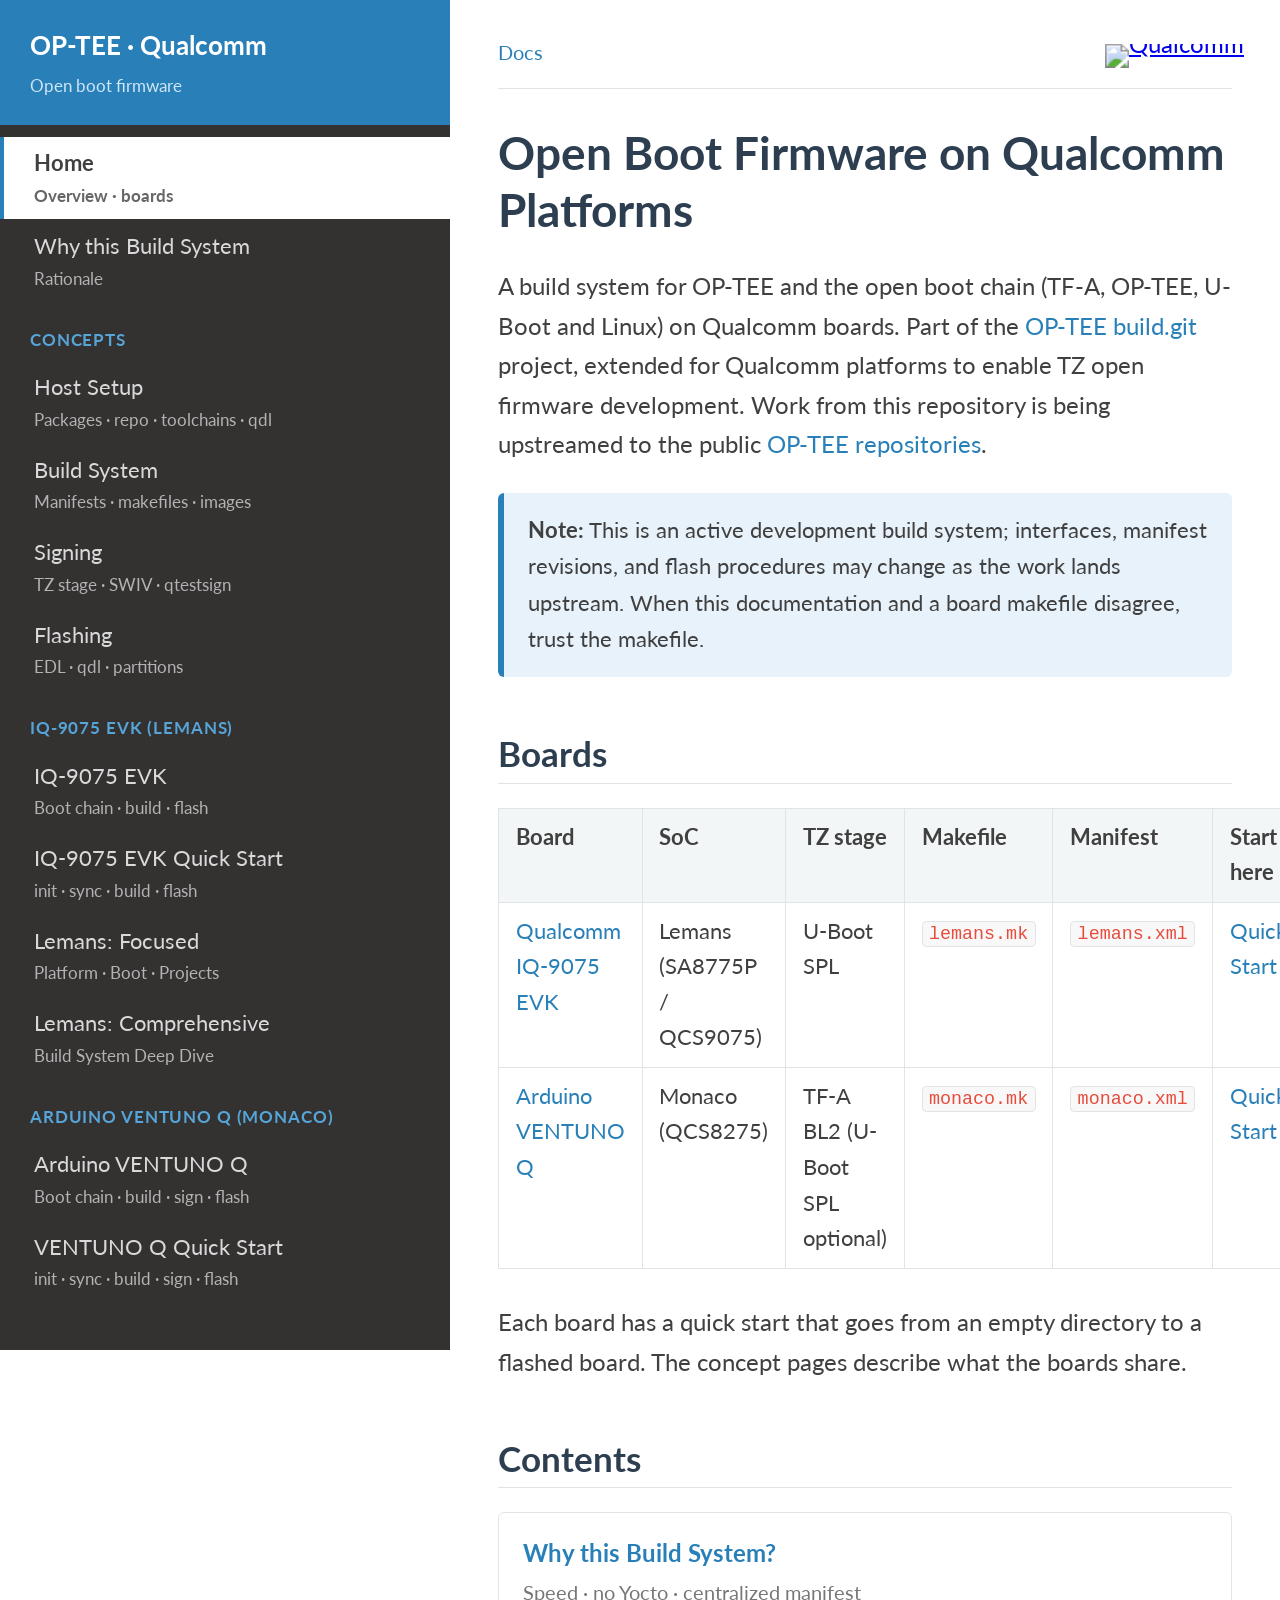
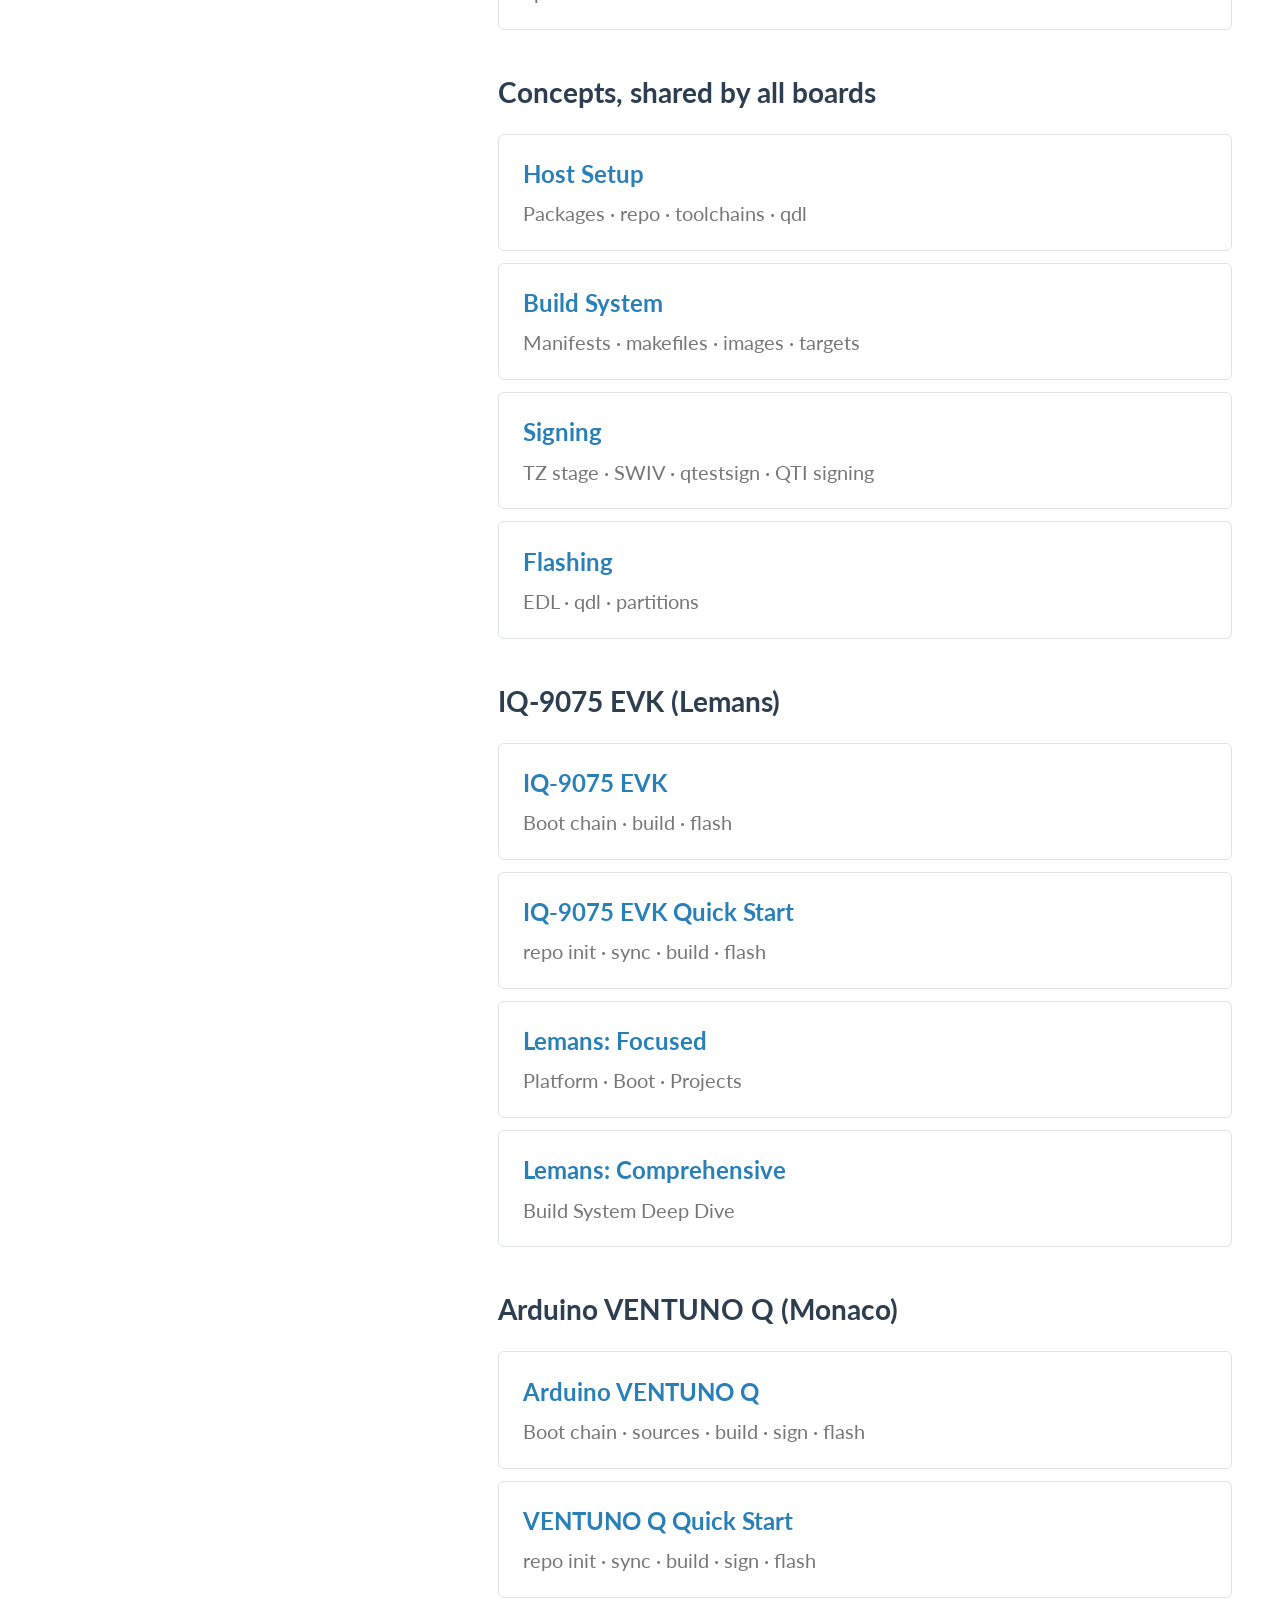
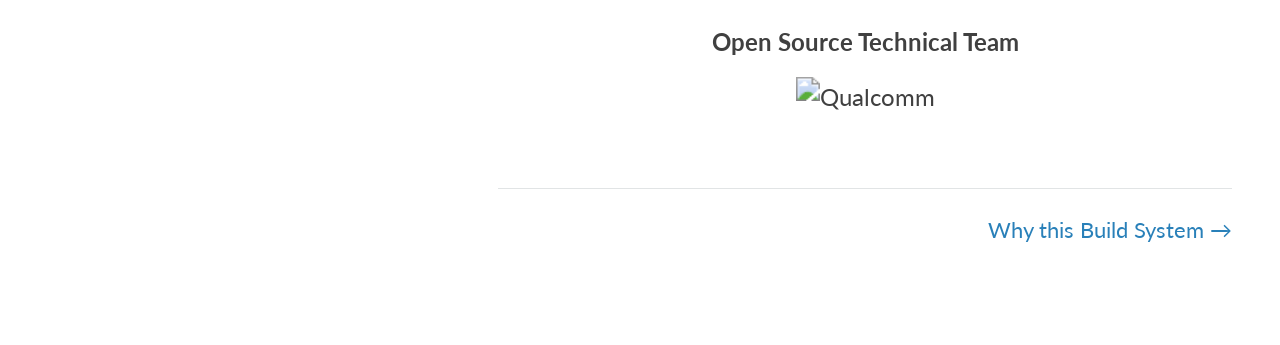
==== docs/index.html @ 2b1cd694 "docs: ventuno-q: describe the U-Boot SPL option Replace the section on why BL2 is the TZ stage with " ====
<!DOCTYPE html>
<html lang="en">
<head>
<meta charset="UTF-8">
<meta name="viewport" content="width=device-width, initial-scale=1.0">
<title>OP-TEE on Qualcomm Platforms</title>
<link rel="preconnect" href="https://fonts.googleapis.com">
<link rel="preconnect" href="https://fonts.gstatic.com" crossorigin>
<link href="https://fonts.googleapis.com/css2?family=Lato:wght@400;700&display=swap" rel="stylesheet">
<link rel="stylesheet" href="_rtd.css">
</head>
<body class="rtd" data-page="index">
<main class="rtd-doc">

  <h1 id="index">Open Boot Firmware on Qualcomm Platforms</h1>
  <p>
    A build system for OP-TEE and the open boot chain (TF-A, OP-TEE, U-Boot and
    Linux) on Qualcomm boards. Part of the <a href="https://github.com/OP-TEE/build">OP-TEE build.git</a> project,
    extended for Qualcomm platforms to enable TZ open firmware development.
    Work from this repository is being upstreamed to the public
    <a href="https://github.com/OP-TEE/">OP-TEE repositories</a>.
  </p>

  <div class="rtd-note">
    <strong>Note:</strong> This is an active development build system; interfaces,
    manifest revisions, and flash procedures may change as the work lands upstream.
    When this documentation and a board makefile disagree, trust the makefile.
  </div>

  <h2 id="boards">Boards</h2>
  <table class="rtd-table">
    <tr><th>Board</th><th>SoC</th><th>TZ stage</th><th>Makefile</th><th>Manifest</th><th>Start here</th></tr>
    <tr><td><a href="iq-9075-evk.html">Qualcomm IQ-9075 EVK</a></td><td>Lemans (SA8775P / QCS9075)</td><td>U-Boot SPL</td>
        <td><a href="https://github.com/ldts/qcom-buildroot/blob/main/lemans.mk"><code>lemans.mk</code></a></td><td><code>lemans.xml</code></td>
        <td><a href="quick-start.html">Quick Start</a></td></tr>
    <tr><td><a href="ventuno-q.html">Arduino VENTUNO Q</a></td><td>Monaco (QCS8275)</td><td>TF-A BL2 (U-Boot SPL optional)</td>
        <td><a href="https://github.com/ldts/qcom-buildroot/blob/main/monaco.mk"><code>monaco.mk</code></a></td><td><code>monaco.xml</code></td>
        <td><a href="quick-start-ventuno-q.html">Quick Start</a></td></tr>
  </table>

  <p>
    Each board has a quick start that goes from an empty directory to a flashed
    board. The concept pages describe what the boards share.
  </p>

  <h2 id="contents">Contents</h2>
  <ul class="rtd-toctree">
    <li><a href="why.html">Why this Build System?<span class="sub">Speed · no Yocto · centralized manifest</span></a></li>
  </ul>

  <h3 id="concepts">Concepts, shared by all boards</h3>
  <ul class="rtd-toctree">
    <li><a href="toolchain.html">Host Setup<span class="sub">Packages · repo · toolchains · qdl</span></a></li>
    <li><a href="build-system.html">Build System<span class="sub">Manifests · makefiles · images · targets</span></a></li>
    <li><a href="signing.html">Signing<span class="sub">TZ stage · SWIV · qtestsign · QTI signing</span></a></li>
    <li><a href="flashing.html">Flashing<span class="sub">EDL · qdl · partitions</span></a></li>
  </ul>

  <h3 id="iq-9075-evk">IQ-9075 EVK (Lemans)</h3>
  <ul class="rtd-toctree">
    <li><a href="iq-9075-evk.html">IQ-9075 EVK<span class="sub">Boot chain · build · flash</span></a></li>
    <li><a href="quick-start.html">IQ-9075 EVK Quick Start<span class="sub">repo init · sync · build · flash</span></a></li>
    <li><a href="lemans-focused.html">Lemans: Focused<span class="sub">Platform · Boot · Projects</span></a></li>
    <li><a href="lemans.html">Lemans: Comprehensive<span class="sub">Build System Deep Dive</span></a></li>
  </ul>

  <h3 id="ventuno-q">Arduino VENTUNO Q (Monaco)</h3>
  <ul class="rtd-toctree">
    <li><a href="ventuno-q.html">Arduino VENTUNO Q<span class="sub">Boot chain · sources · build · sign · flash</span></a></li>
    <li><a href="quick-start-ventuno-q.html">VENTUNO Q Quick Start<span class="sub">repo init · sync · build · sign · flash</span></a></li>
  </ul>

  <footer style="text-align:center">
    <strong>Open Source Technical Team</strong><br>
    <img src="img/qualcomm-logo.svg" alt="Qualcomm"
         style="height:24px; width:auto; margin-top:10px; display:inline-block;">
  </footer>

</main>
<script src="_rtd.js"></script>
</body>
</html>
---- docs/_rtd.css ----
/* OP-TEE ReadTheDocs-style theme (sphinx_rtd_theme look). Shared by build/docs/. */
:root {
  --rtd-side-bg:     #343131;
  --rtd-side-head:   #2980b9;
  --rtd-side-text:   #d9d9d9;
  --rtd-side-muted:  #b3b3b3;
  --rtd-accent:      #2980b9;
  --rtd-text:        #404040;
  --rtd-content-bg:  #ffffff;
  --rtd-border:      #e1e4e5;
  --rtd-note-bg:     #e7f2fa;
  --rtd-warn-bg:     #ffedcc;
  --rtd-side-w:      300px;
}
* , *::before, *::after { box-sizing: border-box; }
body.rtd {
  margin: 0; background: var(--rtd-content-bg); color: var(--rtd-text);
  font-family: Lato, -apple-system, BlinkMacSystemFont, 'Segoe UI', system-ui, sans-serif;
  font-size: 16px; line-height: 1.65;
  padding-left: var(--rtd-side-w);
  /* Baked-in 1.5x enlargement (Chrome/Firefox `zoom`) so the docs read at a
     comfortable size without manually setting the browser to 150%. */
  zoom: 1.5;
}
/* Present mode: enlarge slides to 200% so the deck reads from across a room
   (the fixed inset:0 sections stay full-viewport; content scales up). */
body.rtd.presenting { zoom: 2; }

/* Qualcomm logo (emblem + wordmark), fixed top-right on every page
   (injected by _rtd.js). */
.rtd-logo { position: fixed; top: 14px; right: 24px; z-index: 60;
  display: flex; align-items: center; gap: 9px; line-height: 0; }
.rtd-logo .mark { height: 56px; width: auto; display: block; }
.rtd-logo .word { height: 26px; width: auto; display: block; }
/* Keep it on the slides in present mode too — present mode is zoomed 2x, so
   pin it to the real viewport corner and hold a slide-appropriate size. */
body.rtd.presenting .rtd-logo { top: 22px; right: 30px; z-index: 100; gap: 7px; }
body.rtd.presenting .rtd-logo .mark { height: 38px; }
body.rtd.presenting .rtd-logo .word { height: 18px; }
@media (max-width: 900px) { body.rtd:not(.presenting) .rtd-logo { display: none; } }
/* Sidebar */
.rtd-side {
  position: fixed; top: 0; left: 0; width: var(--rtd-side-w); height: 100vh;
  background: var(--rtd-side-bg); color: var(--rtd-side-text);
  overflow-y: auto; font-size: 0.9rem;
}
.rtd-side .rtd-side-head {
  background: var(--rtd-side-head); color: #fff; padding: 1rem 1.25rem;
}
.rtd-side .rtd-side-head a { color: #fff; text-decoration: none; font-weight: 700; font-size: 1.1rem; }
.rtd-side .rtd-side-head .sub { display: block; color: #cfe6f7; font-size: 0.72rem; margin-top: 0.2rem; font-weight: 400; }
.rtd-side ul { list-style: none; margin: 0; padding: 0.5rem 0; }
.rtd-side li a {
  display: block; padding: 0.4rem 1.25rem; color: var(--rtd-side-text);
  text-decoration: none; border-left: 3px solid transparent;
}
.rtd-side li a:hover { background: #4e4a4a; color: #fff; }
.rtd-side li a .sub { display: block; color: var(--rtd-side-muted); font-size: 0.7rem; }
.rtd-side li.current > a {
  background: var(--rtd-content-bg); color: var(--rtd-text);
  border-left-color: var(--rtd-side-head); font-weight: 700;
}
.rtd-side li.current > a .sub { color: #666; }
.rtd-side .rtd-subnav { padding: 0 0 0.5rem; }
.rtd-side .rtd-subnav a { padding-left: 2.25rem; font-size: 0.82rem; }
/* Group captions (shared concept pages, one group per board) */
.rtd-side li.rtd-caption {
  color: #55a5d9; font-size: 0.72rem; font-weight: 700; text-transform: uppercase;
  letter-spacing: .05em; padding: 1rem 1.25rem 0.25rem;
}
/* Content */
main.rtd-doc { max-width: 1180px; margin: 0 auto; padding: 1.5rem 2rem 4rem; }
.rtd-breadcrumb { font-size: 0.85rem; color: #999; padding-bottom: 0.75rem; border-bottom: 1px solid var(--rtd-border); margin-bottom: 1.5rem; }
.rtd-breadcrumb a { color: var(--rtd-accent); text-decoration: none; }
.rtd-breadcrumb .sep { margin: 0 0.4rem; color: #ccc; }
main.rtd-doc h1, main.rtd-doc h2, main.rtd-doc h3 { color: #2c3e50; font-weight: 700; line-height: 1.25; margin: 1.6em 0 0.6em; }
main.rtd-doc h1 { font-size: 1.9rem; margin-top: 0; }
main.rtd-doc h2 { font-size: 1.45rem; border-bottom: 1px solid var(--rtd-border); padding-bottom: 0.2em; }
main.rtd-doc a { color: var(--rtd-accent); text-decoration: none; }
main.rtd-doc a:hover { text-decoration: underline; }
main.rtd-doc code, main.rtd-doc pre { font-family: 'SFMono-Regular', Menlo, Consolas, monospace; }
main.rtd-doc code { background: #f8f8f8; border: 1px solid var(--rtd-border); border-radius: 3px; padding: 0.1em 0.35em; font-size: 0.85em; color: #e74c3c; }
main.rtd-doc pre { background: #f8f8f8; border: 1px solid var(--rtd-border); border-radius: 4px; padding: 0.9rem 1rem; overflow-x: auto; font-size: 0.85rem; line-height: 1.5; }
main.rtd-doc pre code { background: none; border: none; padding: 0; color: inherit; }
.rtd-anchor { visibility: hidden; margin-left: 0.35rem; color: var(--rtd-accent); text-decoration: none; font-weight: 400; }
h1:hover .rtd-anchor, h2:hover .rtd-anchor, h3:hover .rtd-anchor { visibility: visible; }
/* Tables on the article pages (concept and board pages) */
main.rtd-doc table.rtd-table { border-collapse: collapse; width: 100%; margin: 1rem 0 1.4rem; font-size: 0.9rem; }
main.rtd-doc table.rtd-table th, main.rtd-doc table.rtd-table td {
  border: 1px solid var(--rtd-border); padding: 0.45rem 0.7rem; text-align: left; vertical-align: top;
}
main.rtd-doc table.rtd-table th { background: #f3f6f6; font-weight: 700; }
.rtd-note, .rtd-warn { border-radius: 4px; padding: 0.8rem 1rem; margin: 1.2rem 0; font-size: 0.92rem; }
.rtd-note { background: var(--rtd-note-bg); border-left: 4px solid var(--rtd-accent); }
.rtd-warn { background: var(--rtd-warn-bg); border-left: 4px solid #f0b37e; }
.rtd-prevnext { display: flex; justify-content: space-between; margin-top: 3rem; padding-top: 1rem; border-top: 1px solid var(--rtd-border); font-size: 0.9rem; }
.rtd-prevnext a { color: var(--rtd-accent); text-decoration: none; }
.rtd-prevnext .spacer { flex: 1; }
/* Present toggle button (deck pages only; hidden unless body has data-deck) */
.rtd-present-btn { display: none; }
body.rtd[data-deck] .rtd-present-btn {
  display: inline-flex; align-items: center; gap: 0.4rem; position: fixed;
  bottom: 1.25rem; right: 1.25rem; z-index: 50; background: var(--rtd-accent);
  color: #fff; border: none; border-radius: 4px; padding: 0.55rem 0.9rem;
  font: inherit; font-size: 0.85rem; cursor: pointer; box-shadow: 0 2px 8px rgba(0,0,0,.2);
}
/* Responsive: collapse sidebar */
@media (max-width: 900px) {
  body.rtd { padding-left: 0; }
  .rtd-side { position: static; width: 100%; height: auto; }
  main.rtd-doc { padding-top: 1rem; }
}
.rtd-toctree { list-style: none; padding: 0; }
.rtd-toctree li { border: 1px solid var(--rtd-border); border-radius: 4px; margin: 0.5rem 0; }
.rtd-toctree li a { display: block; padding: 0.8rem 1rem; color: var(--rtd-accent); font-weight: 700; }
.rtd-toctree li a .sub { display: block; color: #777; font-weight: 400; font-size: 0.85rem; margin-top: 0.15rem; }
.rtd-toctree li:hover { border-color: var(--rtd-accent); }
/* ---- Present mode: restore fullscreen one-slide-at-a-time deck ---- */
body.rtd.presenting { padding-left: 0; overflow: hidden; }
body.rtd.presenting .rtd-side,
body.rtd.presenting .rtd-breadcrumb,
body.rtd.presenting .rtd-prevnext,
body.rtd.presenting .rtd-anchor { display: none; }
body.rtd.presenting main.rtd-doc { max-width: none; margin: 0; padding: 0; }
body.rtd.presenting #deck section {
  position: fixed; inset: 0; display: none;
  padding: 4vh 8vw; overflow: auto; background: #ffffff; color: var(--rtd-text, #404040);
}
/* Center the active slide in the viewport (both axes) instead of top-left
   block flow — restores the deck's designed layout in present mode. */
body.rtd.presenting #deck section.active {
  display: flex; flex-direction: column;
  justify-content: center; align-items: center;
}
body.rtd.presenting #progress,
body.rtd.presenting #counter,
body.rtd.presenting #btn-prev,
body.rtd.presenting #btn-next { display: initial; }
/* In scroll mode the original slide chrome is hidden; sections flow normally */
body.rtd:not(.presenting) #deck section {
  position: static; display: block; min-height: 0; margin: 0 0 2.5rem; padding: 0;
}
body.rtd:not(.presenting) #progress,
body.rtd:not(.presenting) #counter,
body.rtd:not(.presenting) #btn-prev,
body.rtd:not(.presenting) #btn-next { display: none; }
body.rtd:not(.presenting) #deck section.active { display: block; }
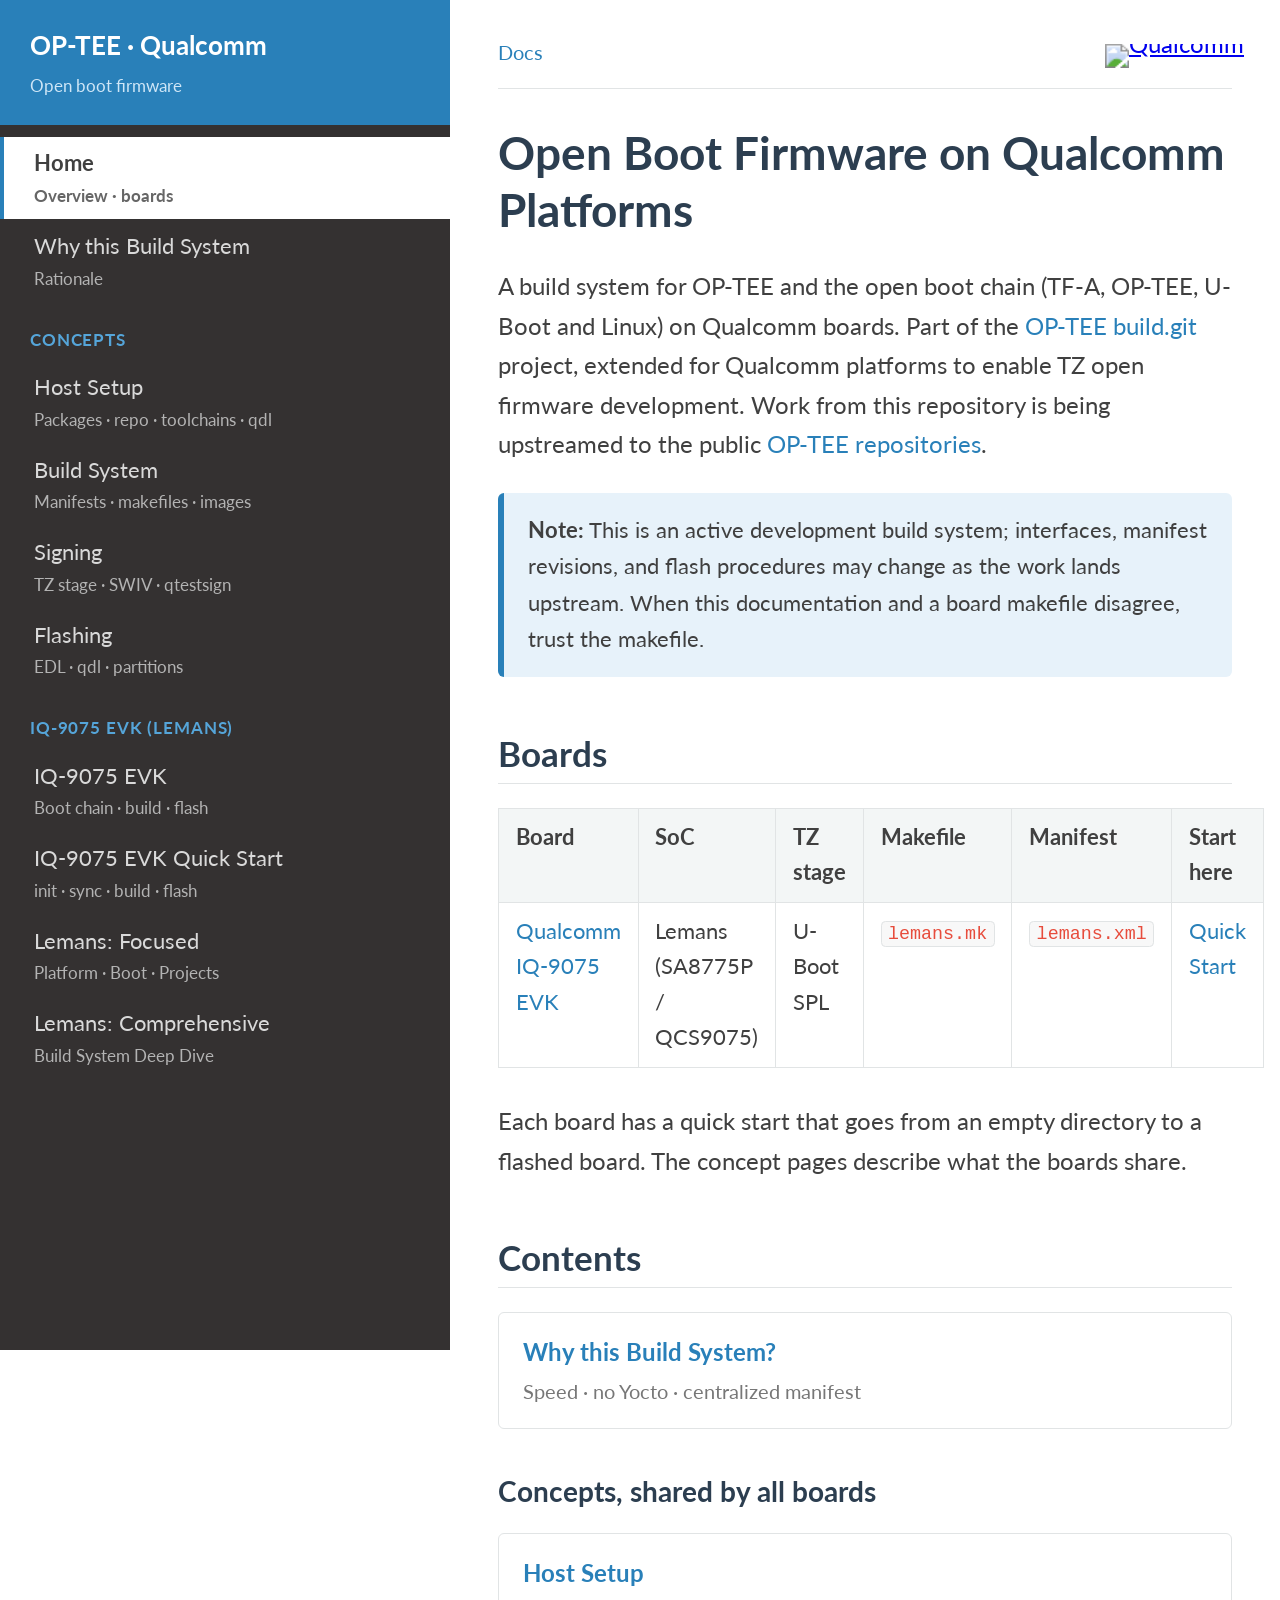
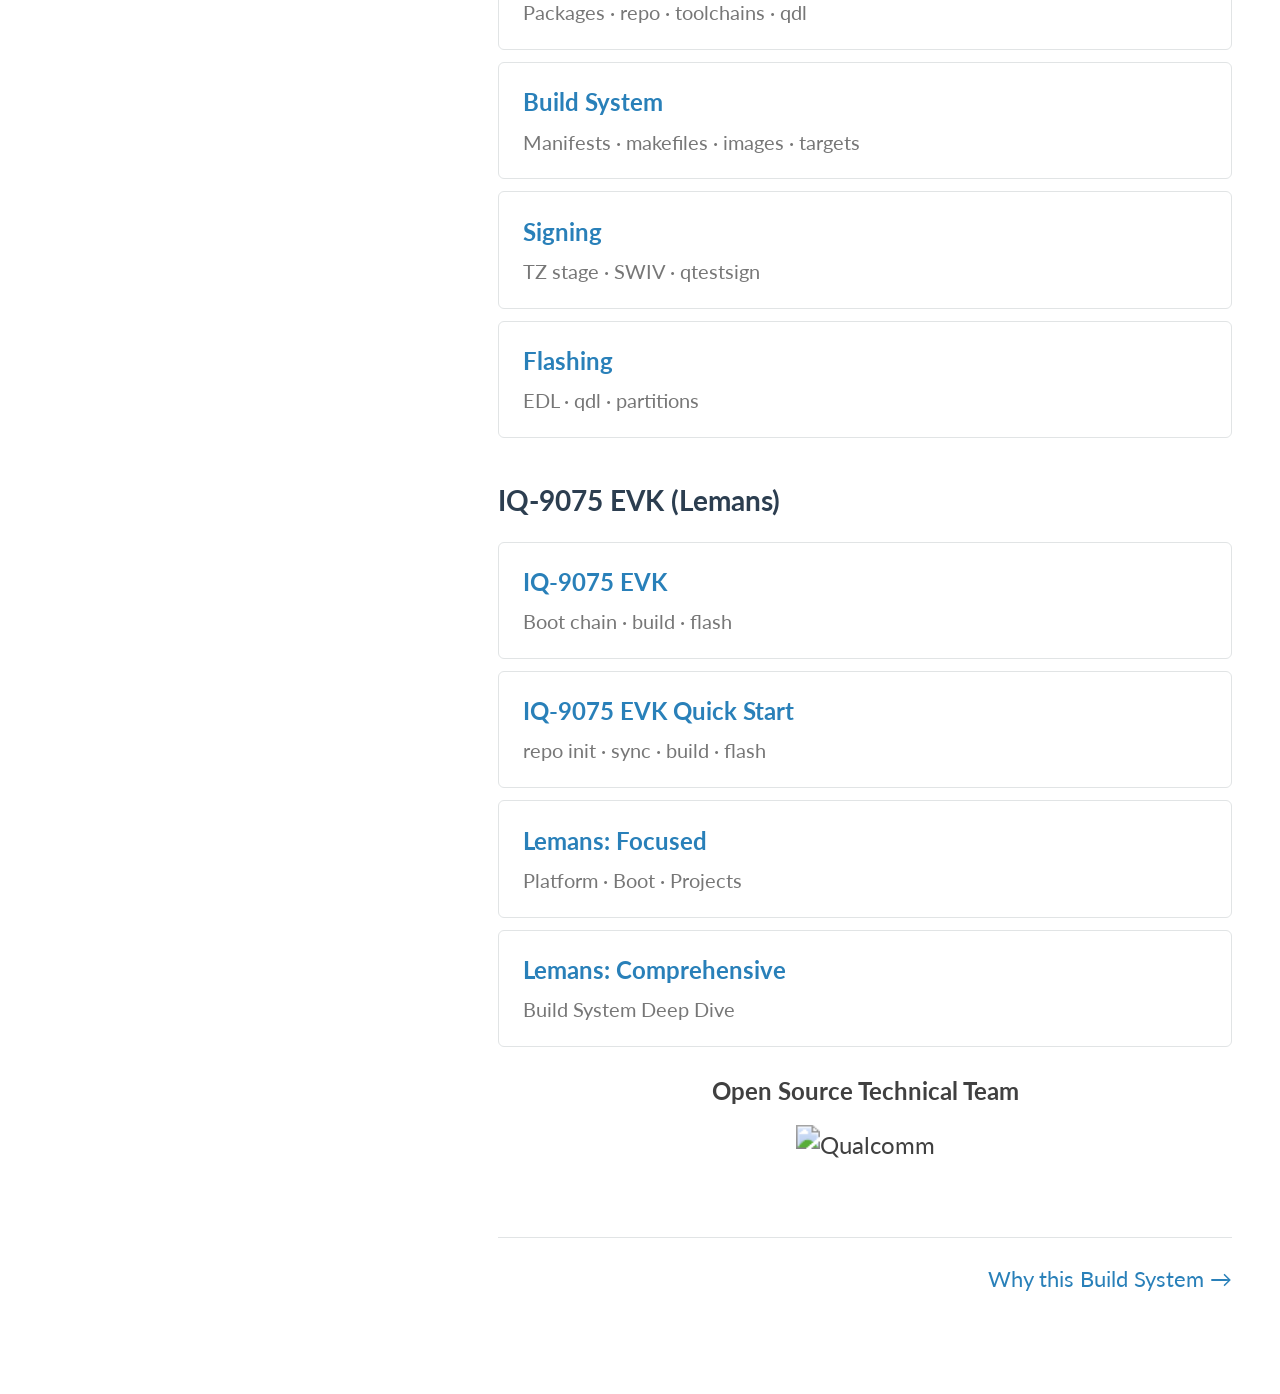
==== commit f9af5eb9: "docs: split the documentation into shared and per-board pages The docs assume the IQ-9075 EVK throug" ====
--- a/docs/index.html
+++ b/docs/index.html
@@ -33,9 +33,6 @@
     <tr><td><a href="iq-9075-evk.html">Qualcomm IQ-9075 EVK</a></td><td>Lemans (SA8775P / QCS9075)</td><td>U-Boot SPL</td>
         <td><a href="https://github.com/ldts/qcom-buildroot/blob/main/lemans.mk"><code>lemans.mk</code></a></td><td><code>lemans.xml</code></td>
         <td><a href="quick-start.html">Quick Start</a></td></tr>
-    <tr><td><a href="ventuno-q.html">Arduino VENTUNO Q</a></td><td>Monaco (QCS8275)</td><td>TF-A BL2 (U-Boot SPL optional)</td>
-        <td><a href="https://github.com/ldts/qcom-buildroot/blob/main/monaco.mk"><code>monaco.mk</code></a></td><td><code>monaco.xml</code></td>
-        <td><a href="quick-start-ventuno-q.html">Quick Start</a></td></tr>
   </table>
 
   <p>
@@ -52,7 +49,7 @@
   <ul class="rtd-toctree">
     <li><a href="toolchain.html">Host Setup<span class="sub">Packages · repo · toolchains · qdl</span></a></li>
     <li><a href="build-system.html">Build System<span class="sub">Manifests · makefiles · images · targets</span></a></li>
-    <li><a href="signing.html">Signing<span class="sub">TZ stage · SWIV · qtestsign · QTI signing</span></a></li>
+    <li><a href="signing.html">Signing<span class="sub">TZ stage · SWIV · qtestsign</span></a></li>
     <li><a href="flashing.html">Flashing<span class="sub">EDL · qdl · partitions</span></a></li>
   </ul>
 
@@ -62,12 +59,6 @@
     <li><a href="quick-start.html">IQ-9075 EVK Quick Start<span class="sub">repo init · sync · build · flash</span></a></li>
     <li><a href="lemans-focused.html">Lemans: Focused<span class="sub">Platform · Boot · Projects</span></a></li>
     <li><a href="lemans.html">Lemans: Comprehensive<span class="sub">Build System Deep Dive</span></a></li>
-  </ul>
-
-  <h3 id="ventuno-q">Arduino VENTUNO Q (Monaco)</h3>
-  <ul class="rtd-toctree">
-    <li><a href="ventuno-q.html">Arduino VENTUNO Q<span class="sub">Boot chain · sources · build · sign · flash</span></a></li>
-    <li><a href="quick-start-ventuno-q.html">VENTUNO Q Quick Start<span class="sub">repo init · sync · build · sign · flash</span></a></li>
   </ul>
 
   <footer style="text-align:center">
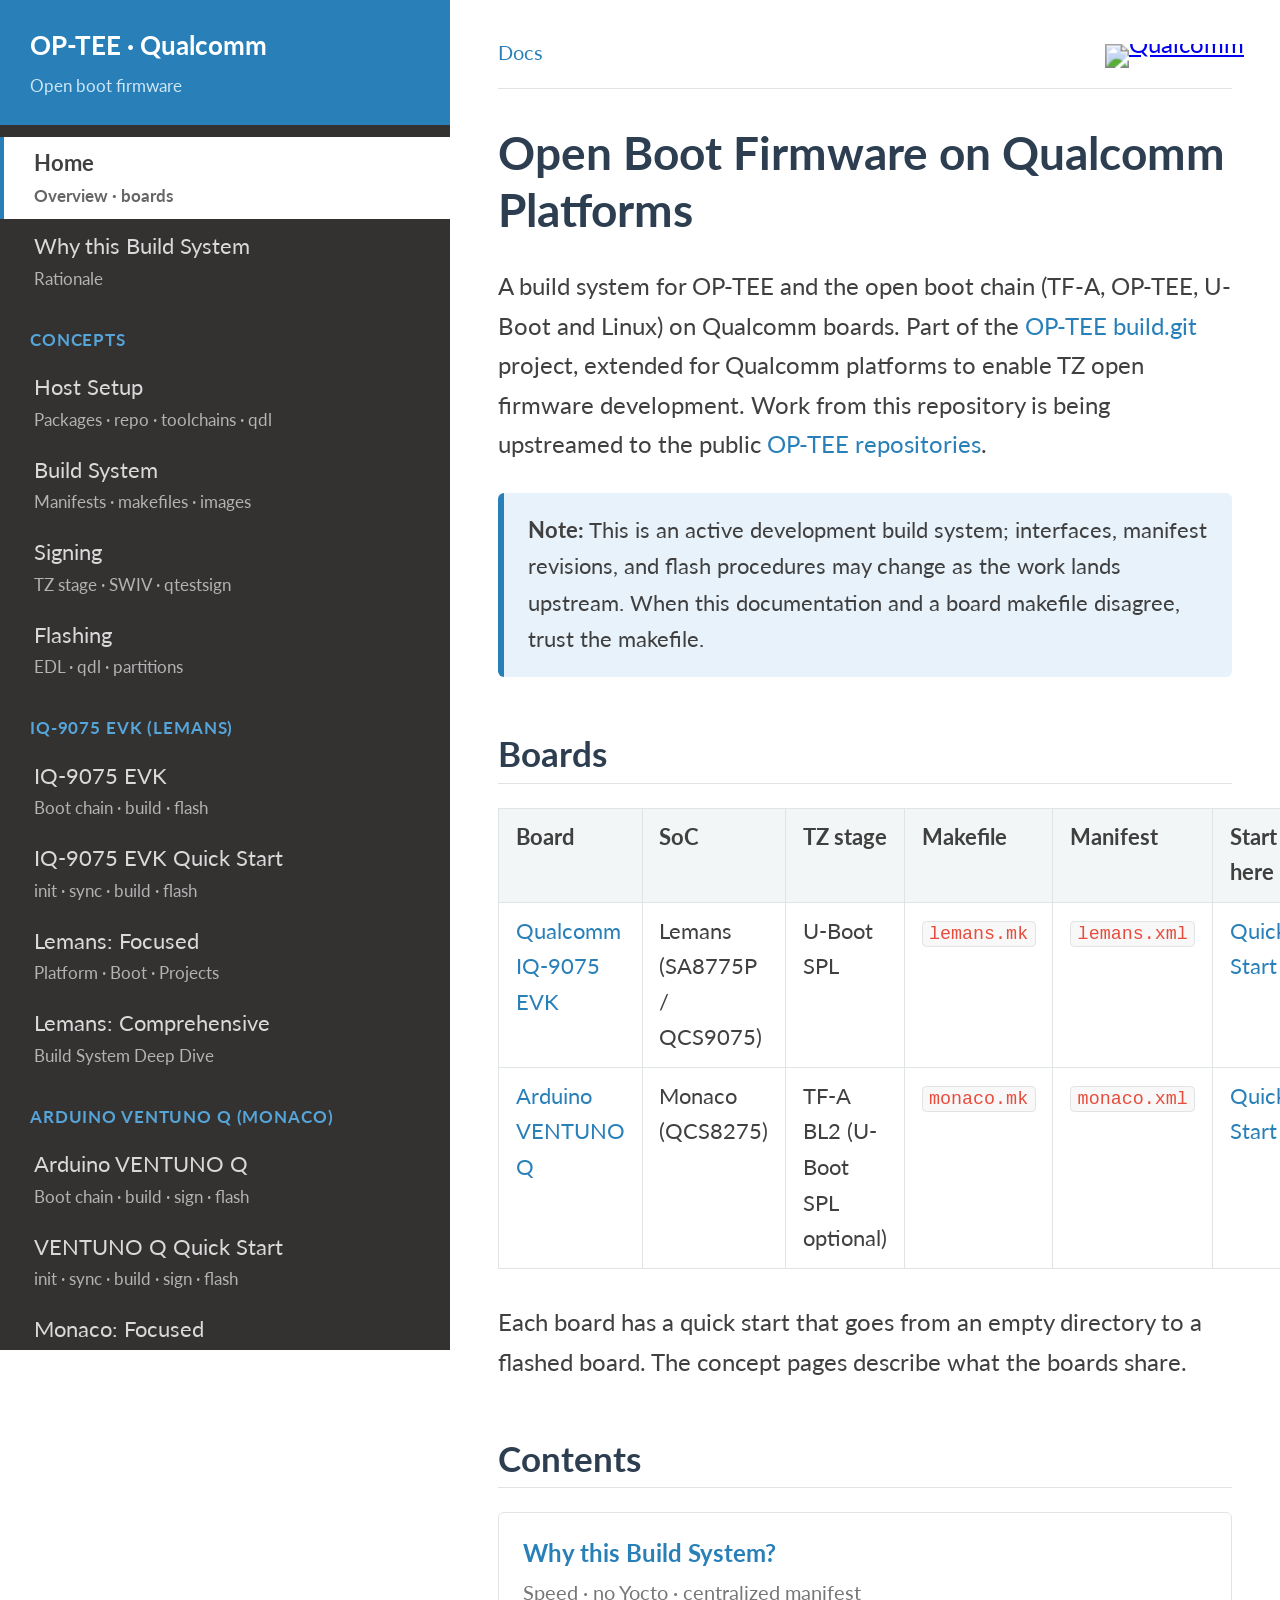
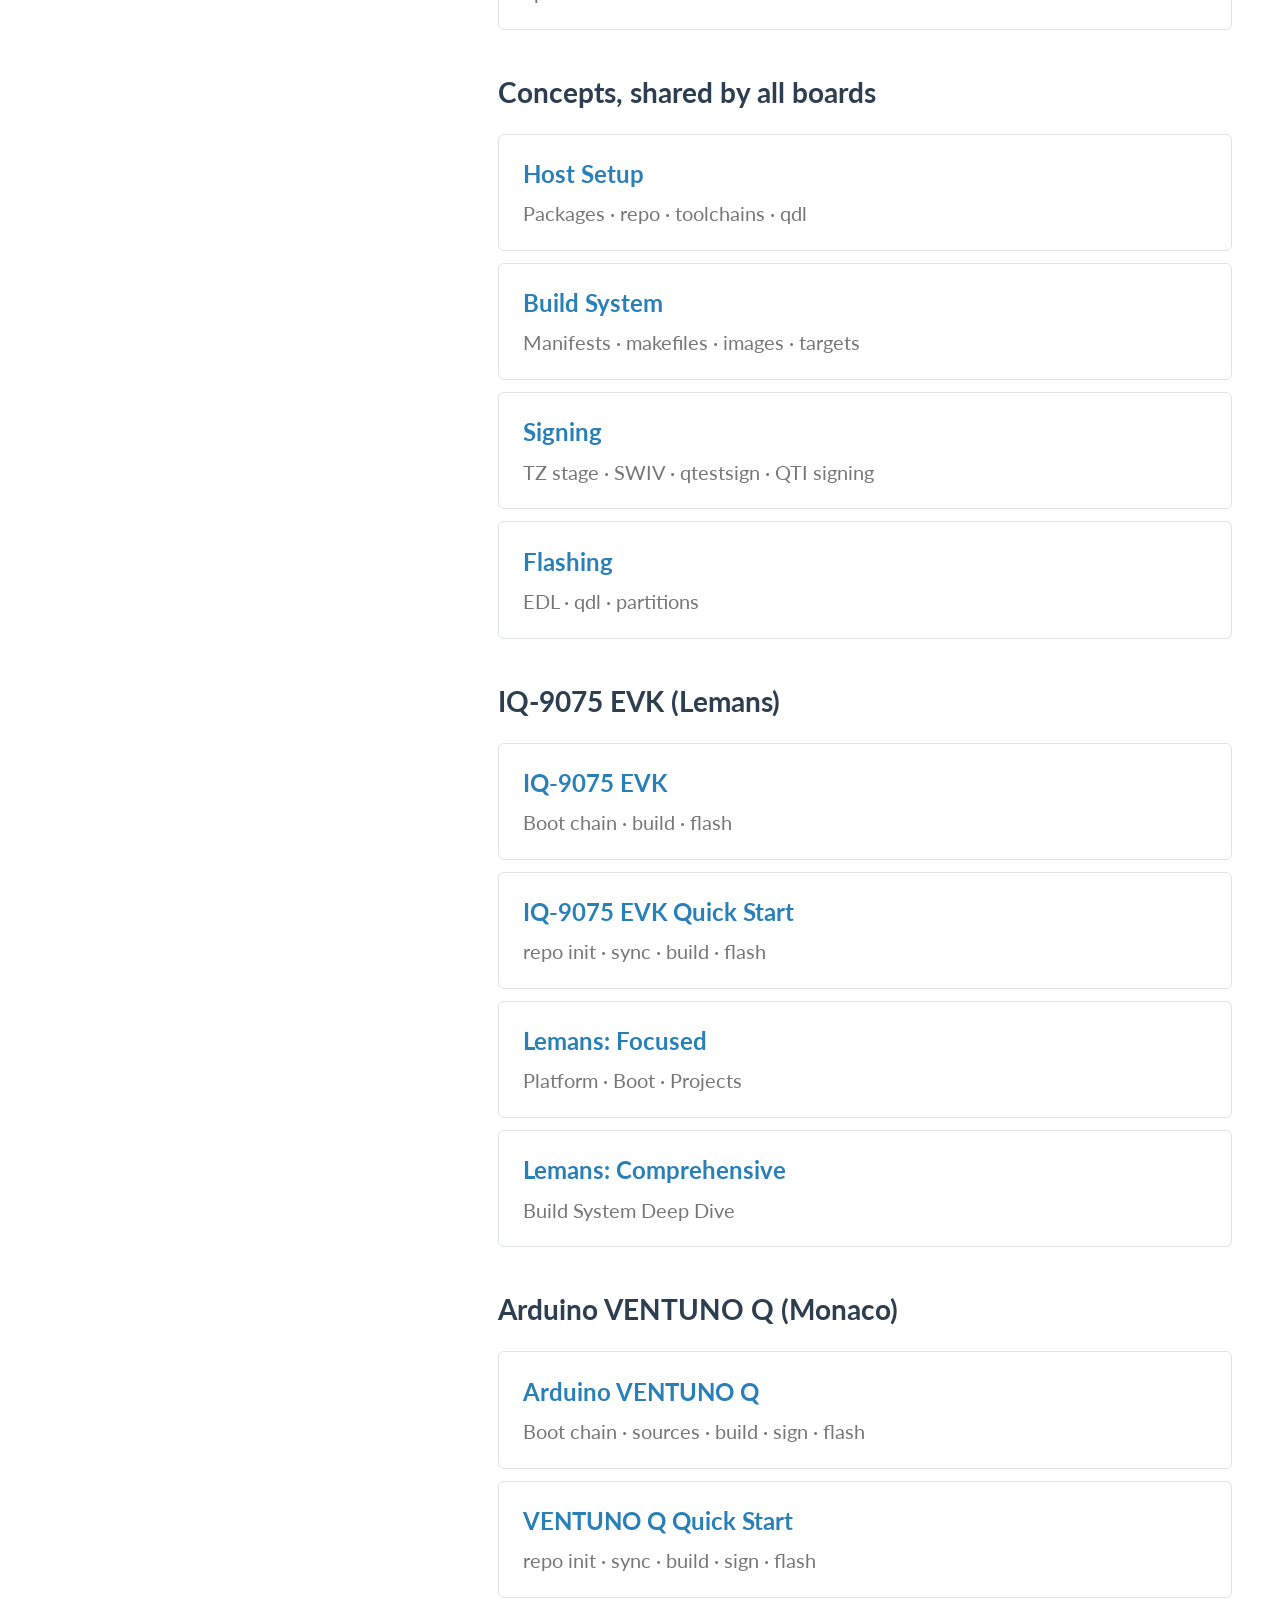
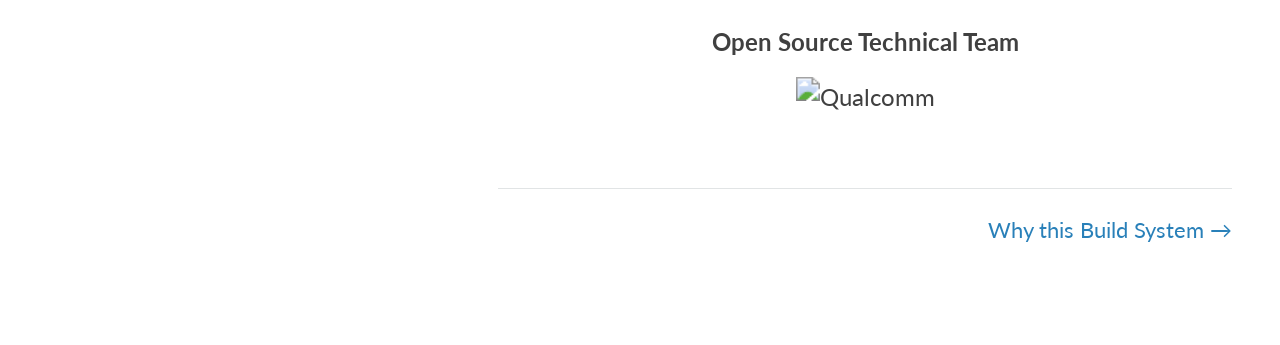
==== commit 03a4db8b: "docs: add the Arduino VENTUNO Q Add the VENTUNO Q board page, quick start and focused deck, and its " ====
--- a/docs/index.html
+++ b/docs/index.html
@@ -33,6 +33,9 @@
     <tr><td><a href="iq-9075-evk.html">Qualcomm IQ-9075 EVK</a></td><td>Lemans (SA8775P / QCS9075)</td><td>U-Boot SPL</td>
         <td><a href="https://github.com/ldts/qcom-buildroot/blob/main/lemans.mk"><code>lemans.mk</code></a></td><td><code>lemans.xml</code></td>
         <td><a href="quick-start.html">Quick Start</a></td></tr>
+    <tr><td><a href="ventuno-q.html">Arduino VENTUNO Q</a></td><td>Monaco (QCS8275)</td><td>TF-A BL2 (U-Boot SPL optional)</td>
+        <td><a href="https://github.com/ldts/qcom-buildroot/blob/main/monaco.mk"><code>monaco.mk</code></a></td><td><code>monaco.xml</code></td>
+        <td><a href="quick-start-ventuno-q.html">Quick Start</a></td></tr>
   </table>
 
   <p>
@@ -49,7 +52,7 @@
   <ul class="rtd-toctree">
     <li><a href="toolchain.html">Host Setup<span class="sub">Packages · repo · toolchains · qdl</span></a></li>
     <li><a href="build-system.html">Build System<span class="sub">Manifests · makefiles · images · targets</span></a></li>
-    <li><a href="signing.html">Signing<span class="sub">TZ stage · SWIV · qtestsign</span></a></li>
+    <li><a href="signing.html">Signing<span class="sub">TZ stage · SWIV · qtestsign · QTI signing</span></a></li>
     <li><a href="flashing.html">Flashing<span class="sub">EDL · qdl · partitions</span></a></li>
   </ul>
 
@@ -59,6 +62,12 @@
     <li><a href="quick-start.html">IQ-9075 EVK Quick Start<span class="sub">repo init · sync · build · flash</span></a></li>
     <li><a href="lemans-focused.html">Lemans: Focused<span class="sub">Platform · Boot · Projects</span></a></li>
     <li><a href="lemans.html">Lemans: Comprehensive<span class="sub">Build System Deep Dive</span></a></li>
+  </ul>
+
+  <h3 id="ventuno-q">Arduino VENTUNO Q (Monaco)</h3>
+  <ul class="rtd-toctree">
+    <li><a href="ventuno-q.html">Arduino VENTUNO Q<span class="sub">Boot chain · sources · build · sign · flash</span></a></li>
+    <li><a href="quick-start-ventuno-q.html">VENTUNO Q Quick Start<span class="sub">repo init · sync · build · sign · flash</span></a></li>
   </ul>
 
   <footer style="text-align:center">
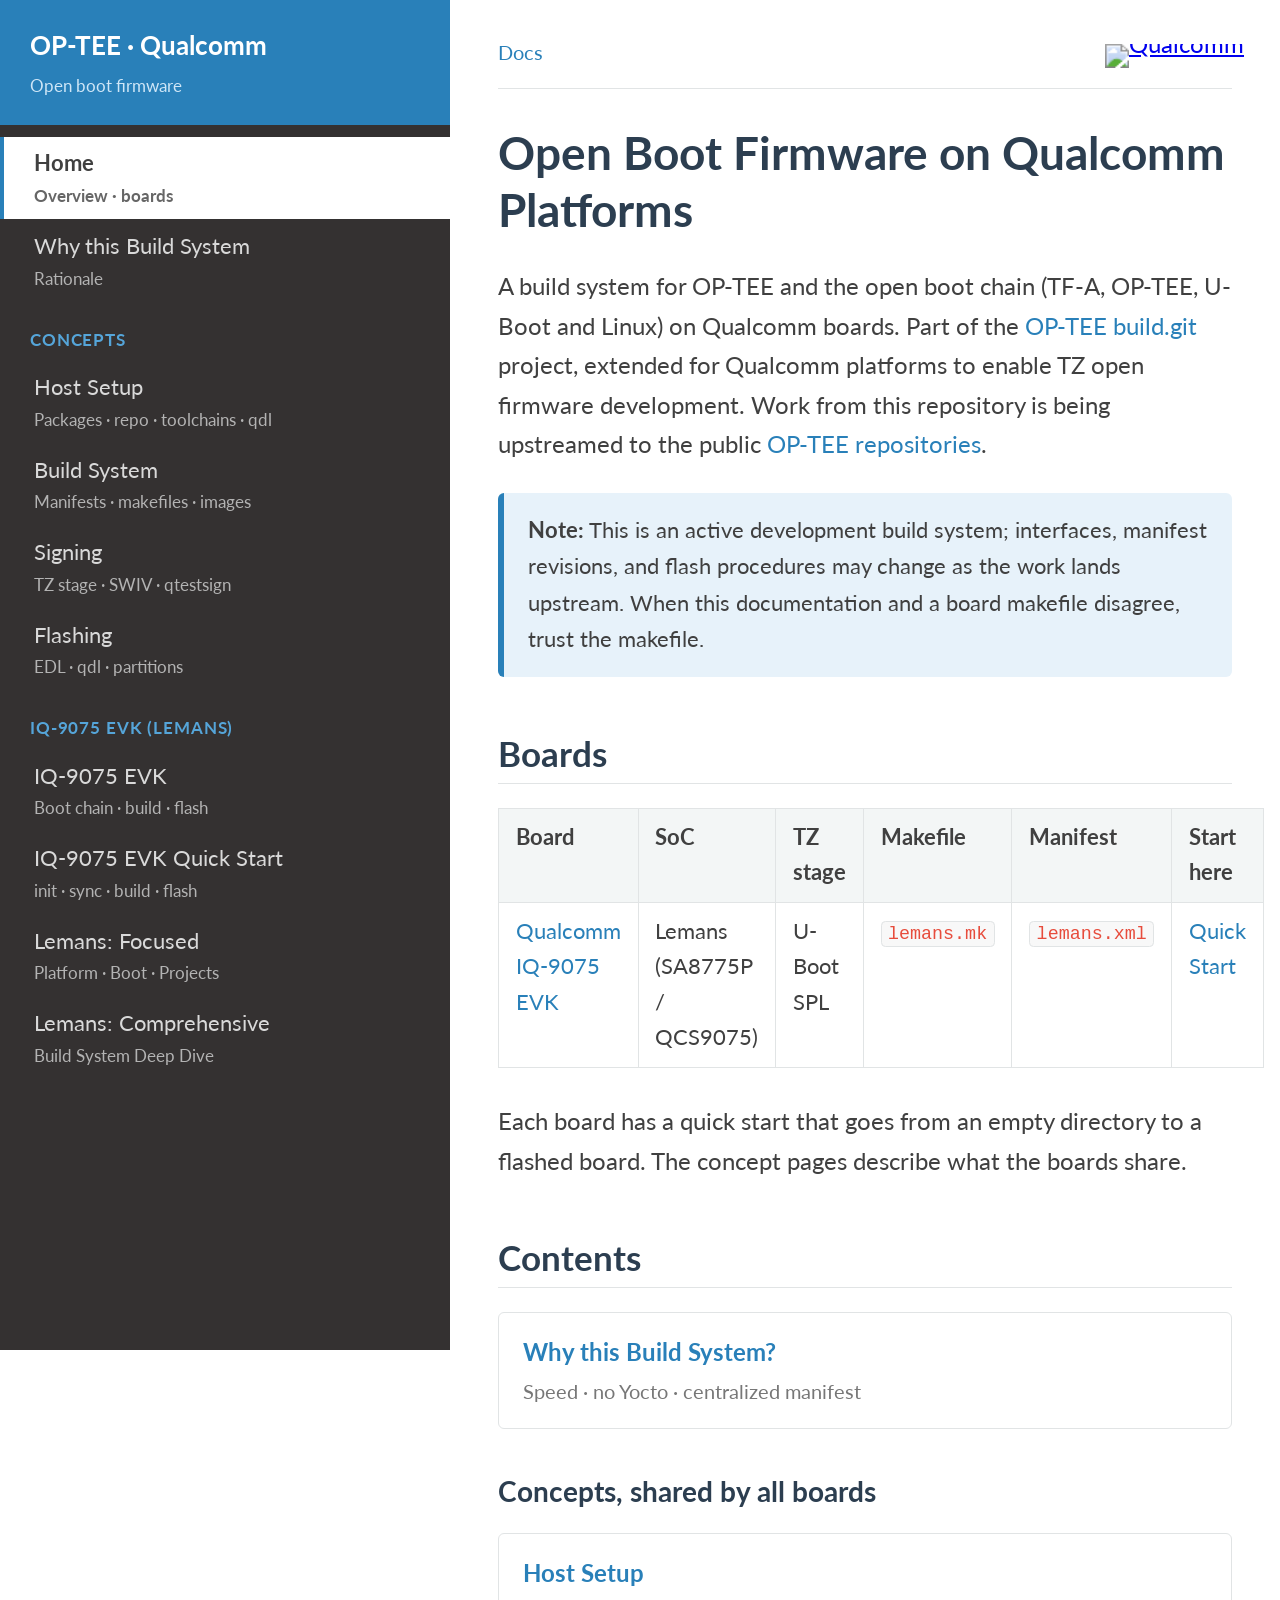
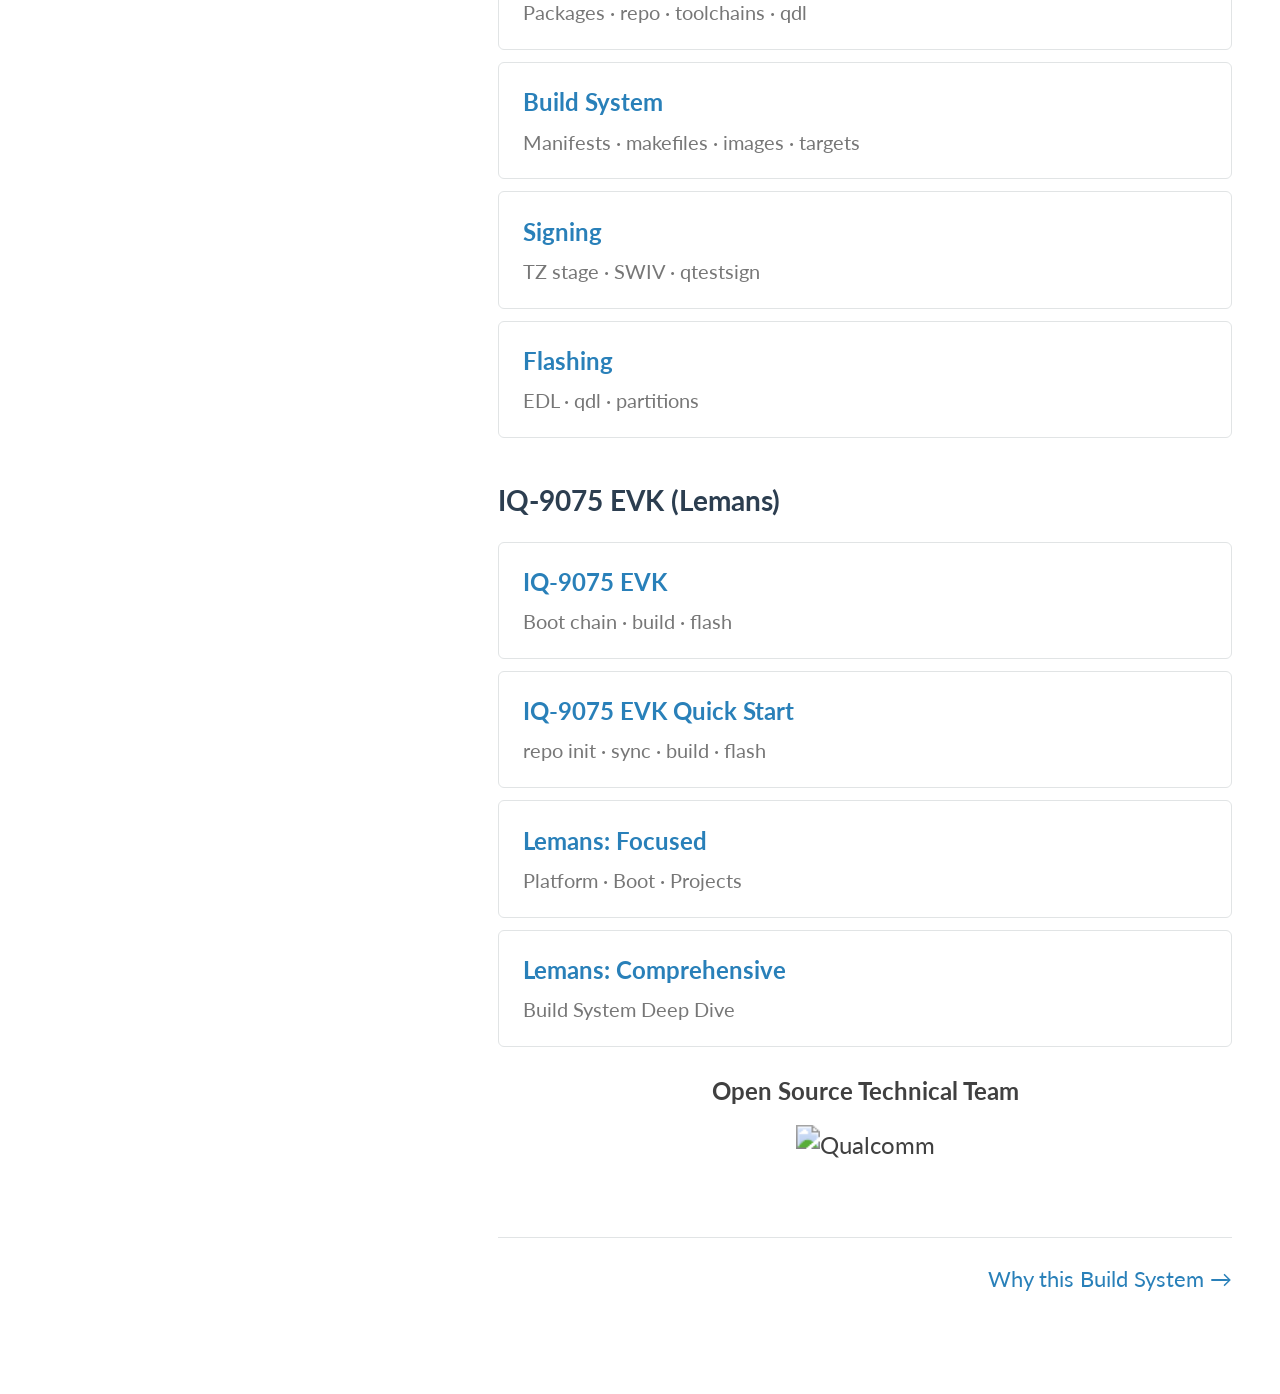
==== commit 88f9032a: "docs: split the documentation into shared and per-board pages The docs assume the IQ-9075 EVK throug" ====
--- a/docs/index.html
+++ b/docs/index.html
@@ -33,9 +33,6 @@
     <tr><td><a href="iq-9075-evk.html">Qualcomm IQ-9075 EVK</a></td><td>Lemans (SA8775P / QCS9075)</td><td>U-Boot SPL</td>
         <td><a href="https://github.com/ldts/qcom-buildroot/blob/main/lemans.mk"><code>lemans.mk</code></a></td><td><code>lemans.xml</code></td>
         <td><a href="quick-start.html">Quick Start</a></td></tr>
-    <tr><td><a href="ventuno-q.html">Arduino VENTUNO Q</a></td><td>Monaco (QCS8275)</td><td>TF-A BL2 (U-Boot SPL optional)</td>
-        <td><a href="https://github.com/ldts/qcom-buildroot/blob/main/monaco.mk"><code>monaco.mk</code></a></td><td><code>monaco.xml</code></td>
-        <td><a href="quick-start-ventuno-q.html">Quick Start</a></td></tr>
   </table>
 
   <p>
@@ -52,7 +49,7 @@
   <ul class="rtd-toctree">
     <li><a href="toolchain.html">Host Setup<span class="sub">Packages · repo · toolchains · qdl</span></a></li>
     <li><a href="build-system.html">Build System<span class="sub">Manifests · makefiles · images · targets</span></a></li>
-    <li><a href="signing.html">Signing<span class="sub">TZ stage · SWIV · qtestsign · QTI signing</span></a></li>
+    <li><a href="signing.html">Signing<span class="sub">TZ stage · SWIV · qtestsign</span></a></li>
     <li><a href="flashing.html">Flashing<span class="sub">EDL · qdl · partitions</span></a></li>
   </ul>
 
@@ -62,12 +59,6 @@
     <li><a href="quick-start.html">IQ-9075 EVK Quick Start<span class="sub">repo init · sync · build · flash</span></a></li>
     <li><a href="lemans-focused.html">Lemans: Focused<span class="sub">Platform · Boot · Projects</span></a></li>
     <li><a href="lemans.html">Lemans: Comprehensive<span class="sub">Build System Deep Dive</span></a></li>
-  </ul>
-
-  <h3 id="ventuno-q">Arduino VENTUNO Q (Monaco)</h3>
-  <ul class="rtd-toctree">
-    <li><a href="ventuno-q.html">Arduino VENTUNO Q<span class="sub">Boot chain · sources · build · sign · flash</span></a></li>
-    <li><a href="quick-start-ventuno-q.html">VENTUNO Q Quick Start<span class="sub">repo init · sync · build · sign · flash</span></a></li>
   </ul>
 
   <footer style="text-align:center">
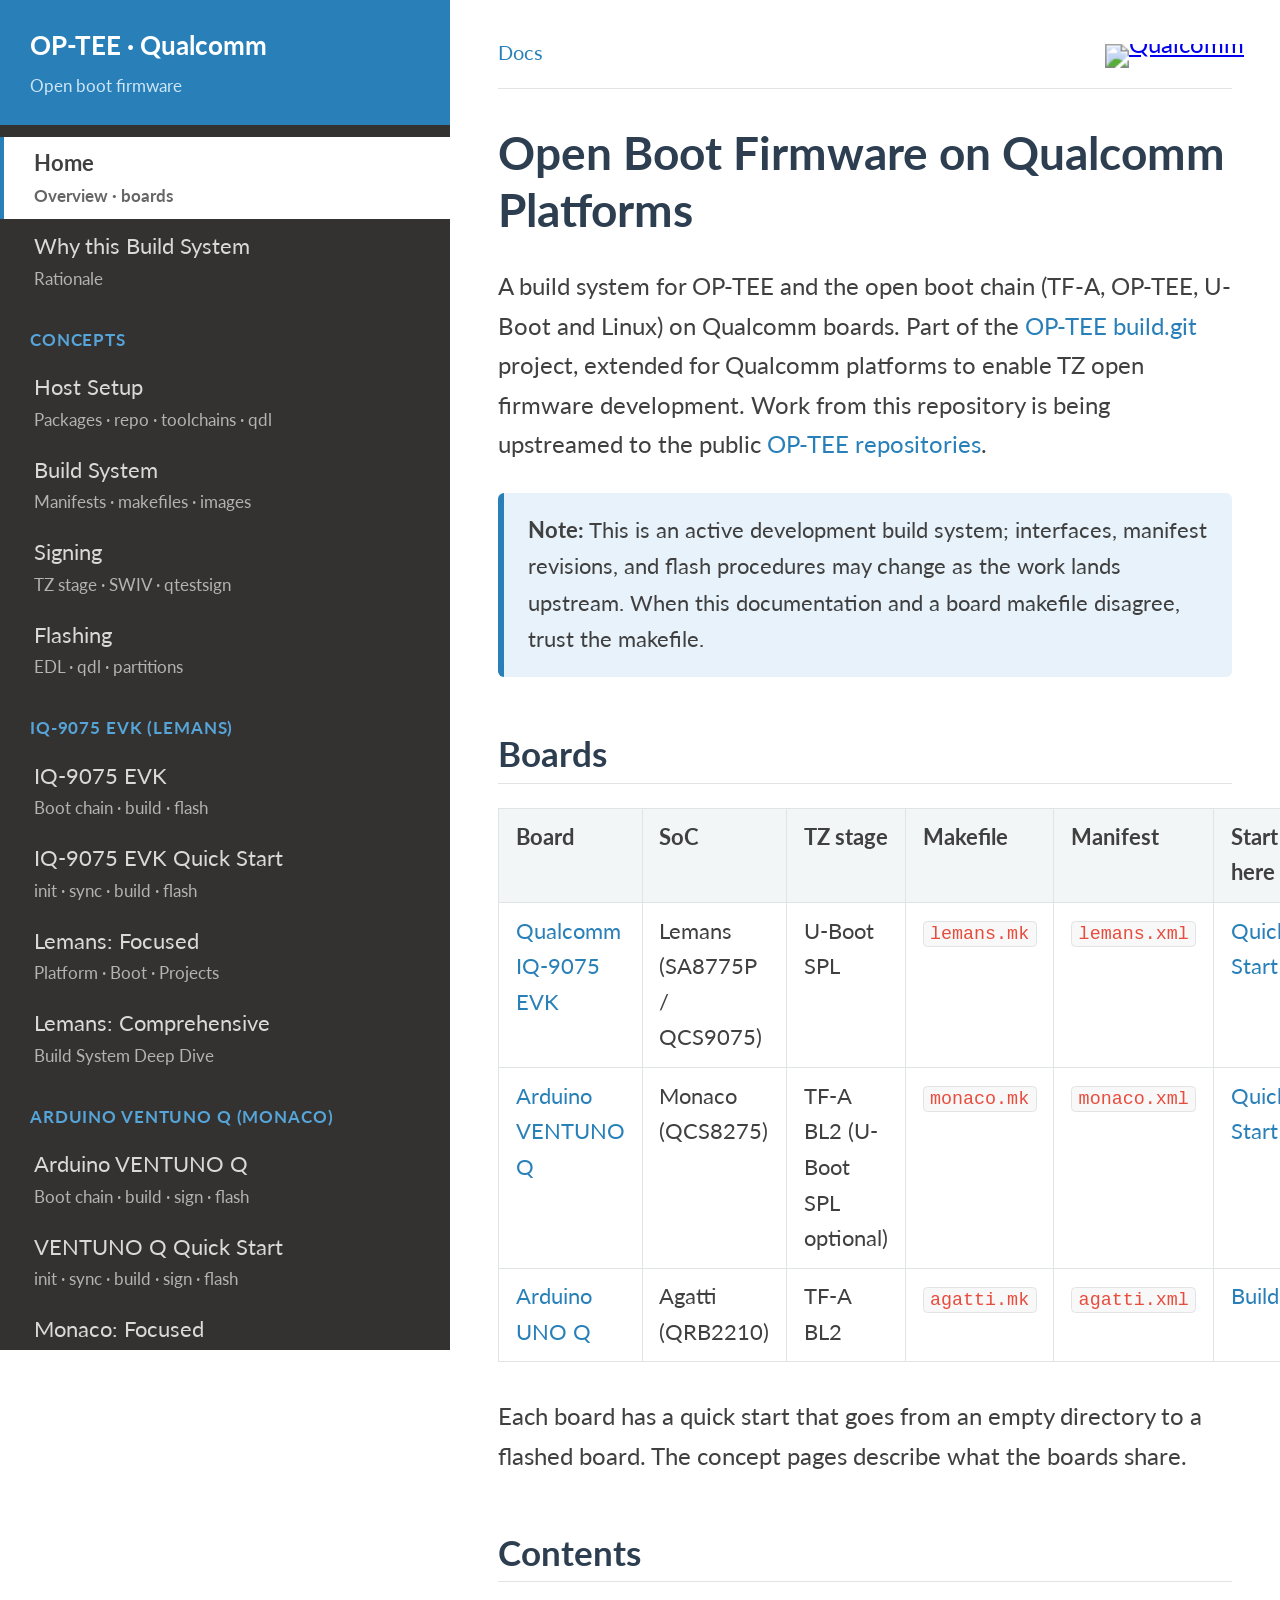
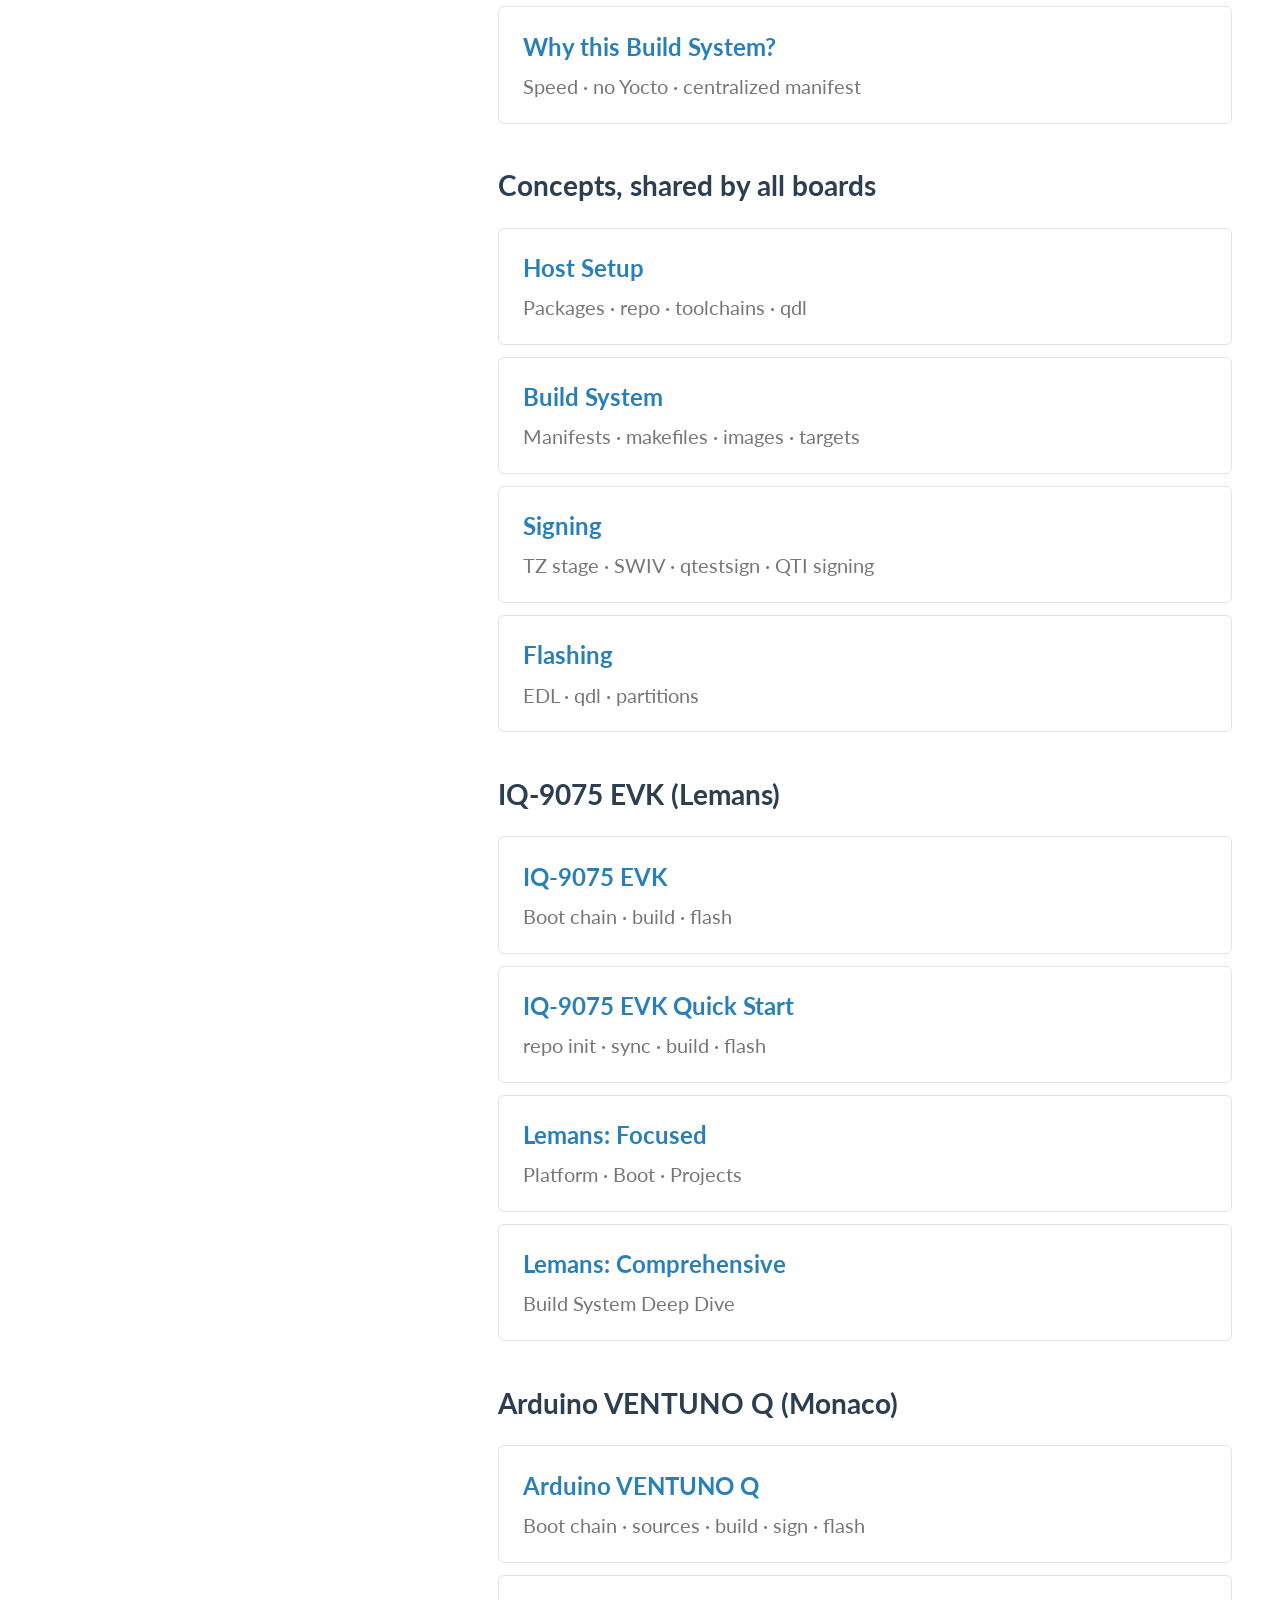
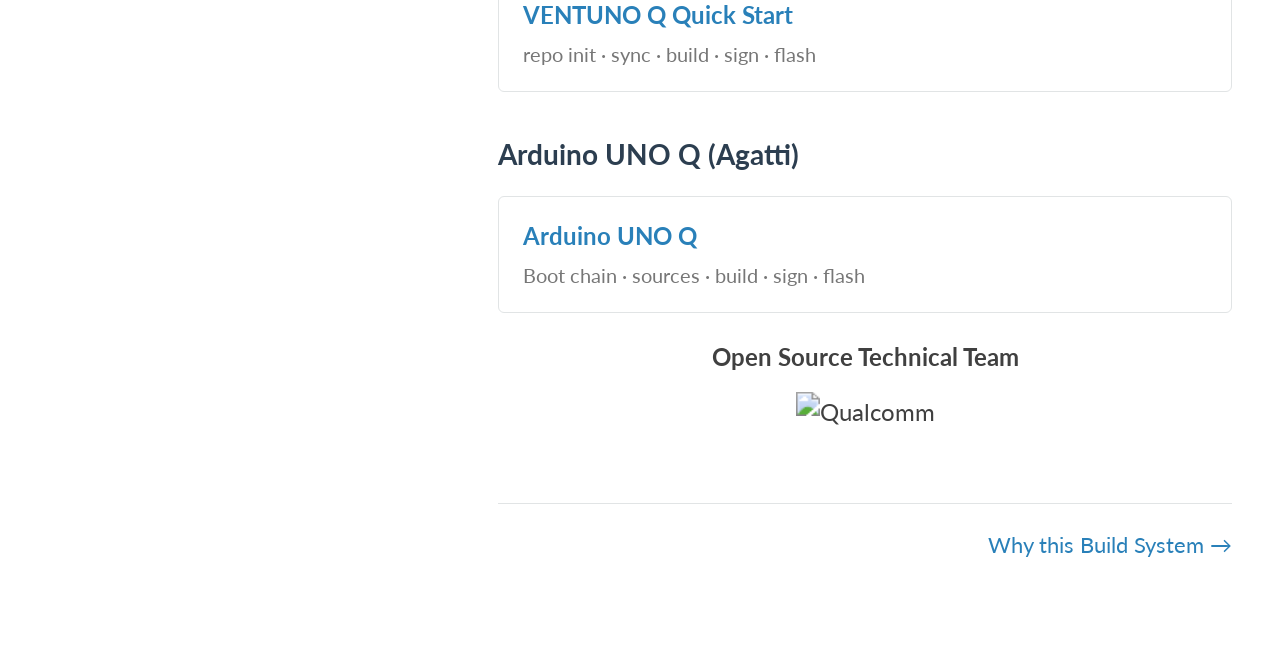
==== commit aff2fe17: "agatti: add build system for the Arduino UNO Q (QRB2210) Add agatti.mk. It builds TF-A BL2 and BL31," ====
--- a/docs/index.html
+++ b/docs/index.html
@@ -33,6 +33,12 @@
     <tr><td><a href="iq-9075-evk.html">Qualcomm IQ-9075 EVK</a></td><td>Lemans (SA8775P / QCS9075)</td><td>U-Boot SPL</td>
         <td><a href="https://github.com/ldts/qcom-buildroot/blob/main/lemans.mk"><code>lemans.mk</code></a></td><td><code>lemans.xml</code></td>
         <td><a href="quick-start.html">Quick Start</a></td></tr>
+    <tr><td><a href="ventuno-q.html">Arduino VENTUNO Q</a></td><td>Monaco (QCS8275)</td><td>TF-A BL2 (U-Boot SPL optional)</td>
+        <td><a href="https://github.com/ldts/qcom-buildroot/blob/main/monaco.mk"><code>monaco.mk</code></a></td><td><code>monaco.xml</code></td>
+        <td><a href="quick-start-ventuno-q.html">Quick Start</a></td></tr>
+    <tr><td><a href="uno-q.html">Arduino UNO Q</a></td><td>Agatti (QRB2210)</td><td>TF-A BL2</td>
+        <td><a href="https://github.com/ldts/qcom-buildroot/blob/main/agatti.mk"><code>agatti.mk</code></a></td><td><code>agatti.xml</code></td>
+        <td><a href="uno-q.html#build">Build</a></td></tr>
   </table>
 
   <p>
@@ -49,7 +55,7 @@
   <ul class="rtd-toctree">
     <li><a href="toolchain.html">Host Setup<span class="sub">Packages · repo · toolchains · qdl</span></a></li>
     <li><a href="build-system.html">Build System<span class="sub">Manifests · makefiles · images · targets</span></a></li>
-    <li><a href="signing.html">Signing<span class="sub">TZ stage · SWIV · qtestsign</span></a></li>
+    <li><a href="signing.html">Signing<span class="sub">TZ stage · SWIV · qtestsign · QTI signing</span></a></li>
     <li><a href="flashing.html">Flashing<span class="sub">EDL · qdl · partitions</span></a></li>
   </ul>
 
@@ -59,6 +65,17 @@
     <li><a href="quick-start.html">IQ-9075 EVK Quick Start<span class="sub">repo init · sync · build · flash</span></a></li>
     <li><a href="lemans-focused.html">Lemans: Focused<span class="sub">Platform · Boot · Projects</span></a></li>
     <li><a href="lemans.html">Lemans: Comprehensive<span class="sub">Build System Deep Dive</span></a></li>
+  </ul>
+
+  <h3 id="ventuno-q">Arduino VENTUNO Q (Monaco)</h3>
+  <ul class="rtd-toctree">
+    <li><a href="ventuno-q.html">Arduino VENTUNO Q<span class="sub">Boot chain · sources · build · sign · flash</span></a></li>
+    <li><a href="quick-start-ventuno-q.html">VENTUNO Q Quick Start<span class="sub">repo init · sync · build · sign · flash</span></a></li>
+  </ul>
+
+  <h3 id="uno-q">Arduino UNO Q (Agatti)</h3>
+  <ul class="rtd-toctree">
+    <li><a href="uno-q.html">Arduino UNO Q<span class="sub">Boot chain · sources · build · sign · flash</span></a></li>
   </ul>
 
   <footer style="text-align:center">
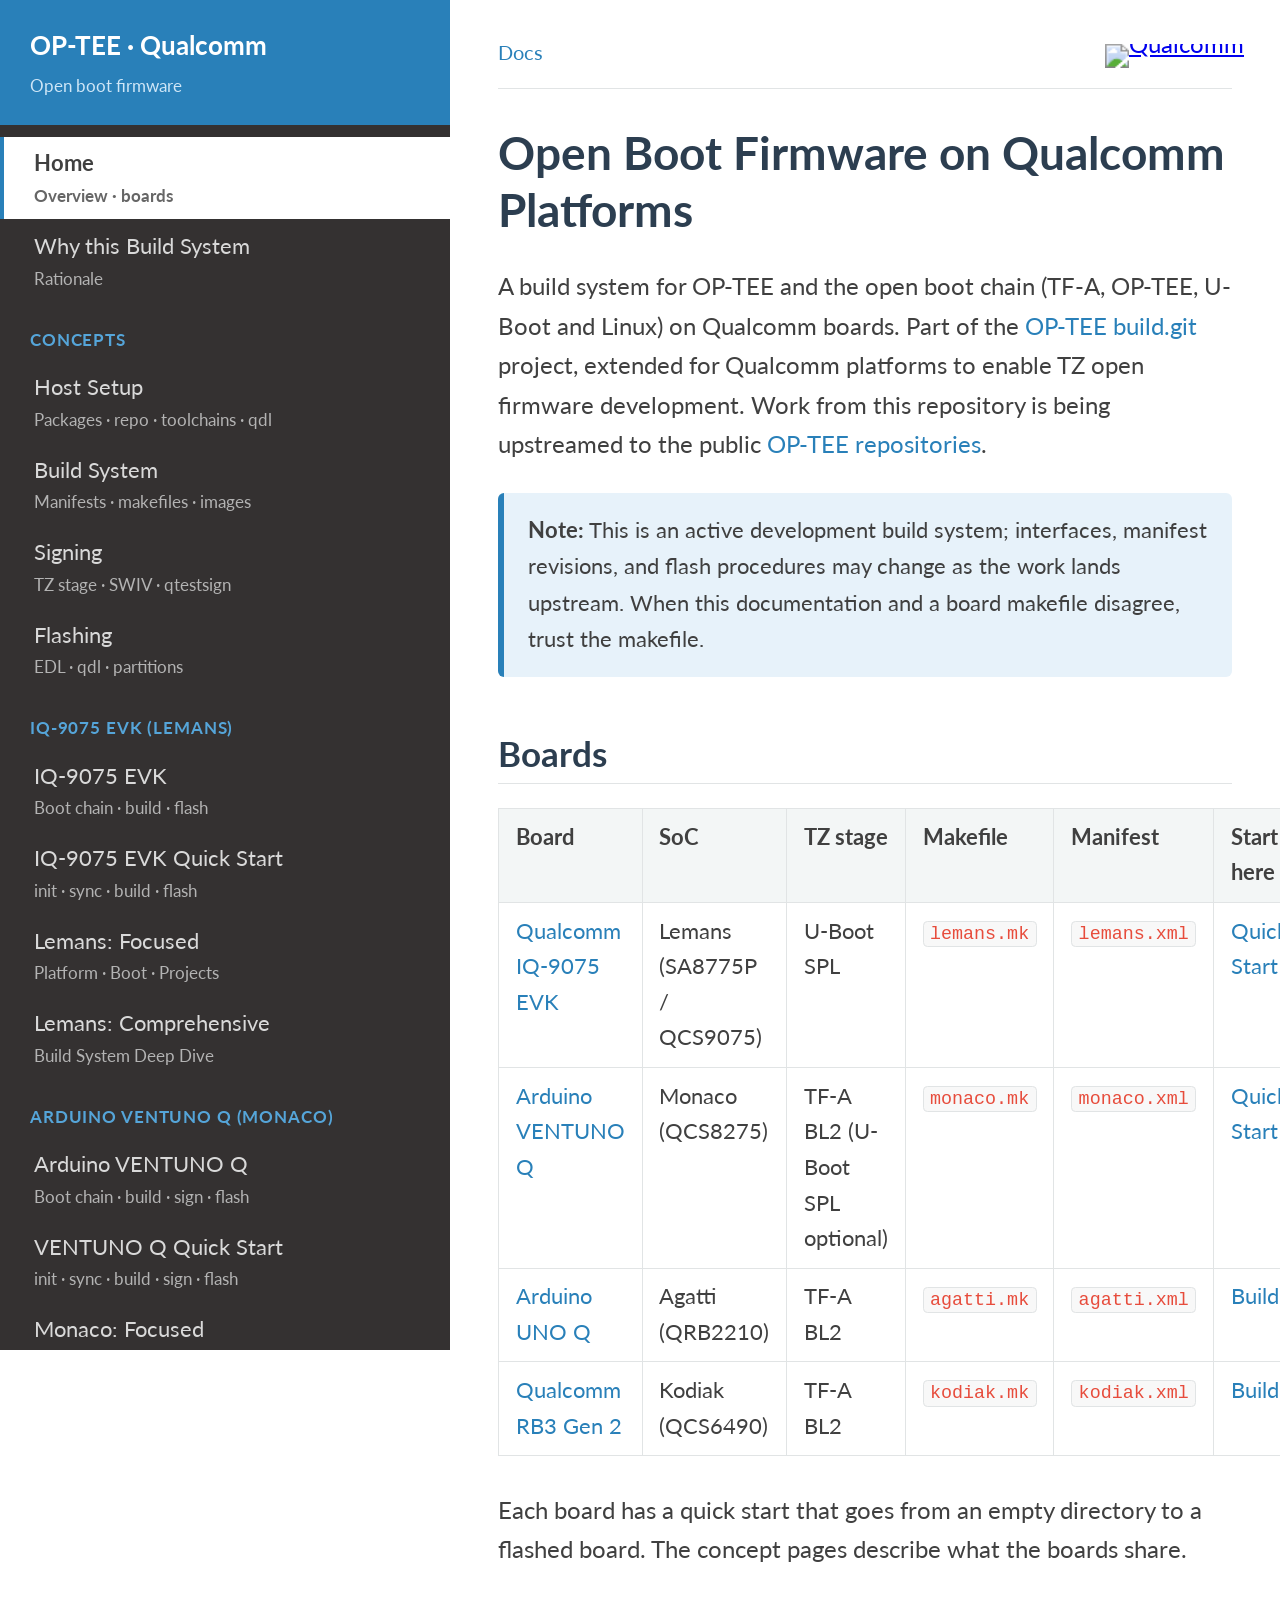
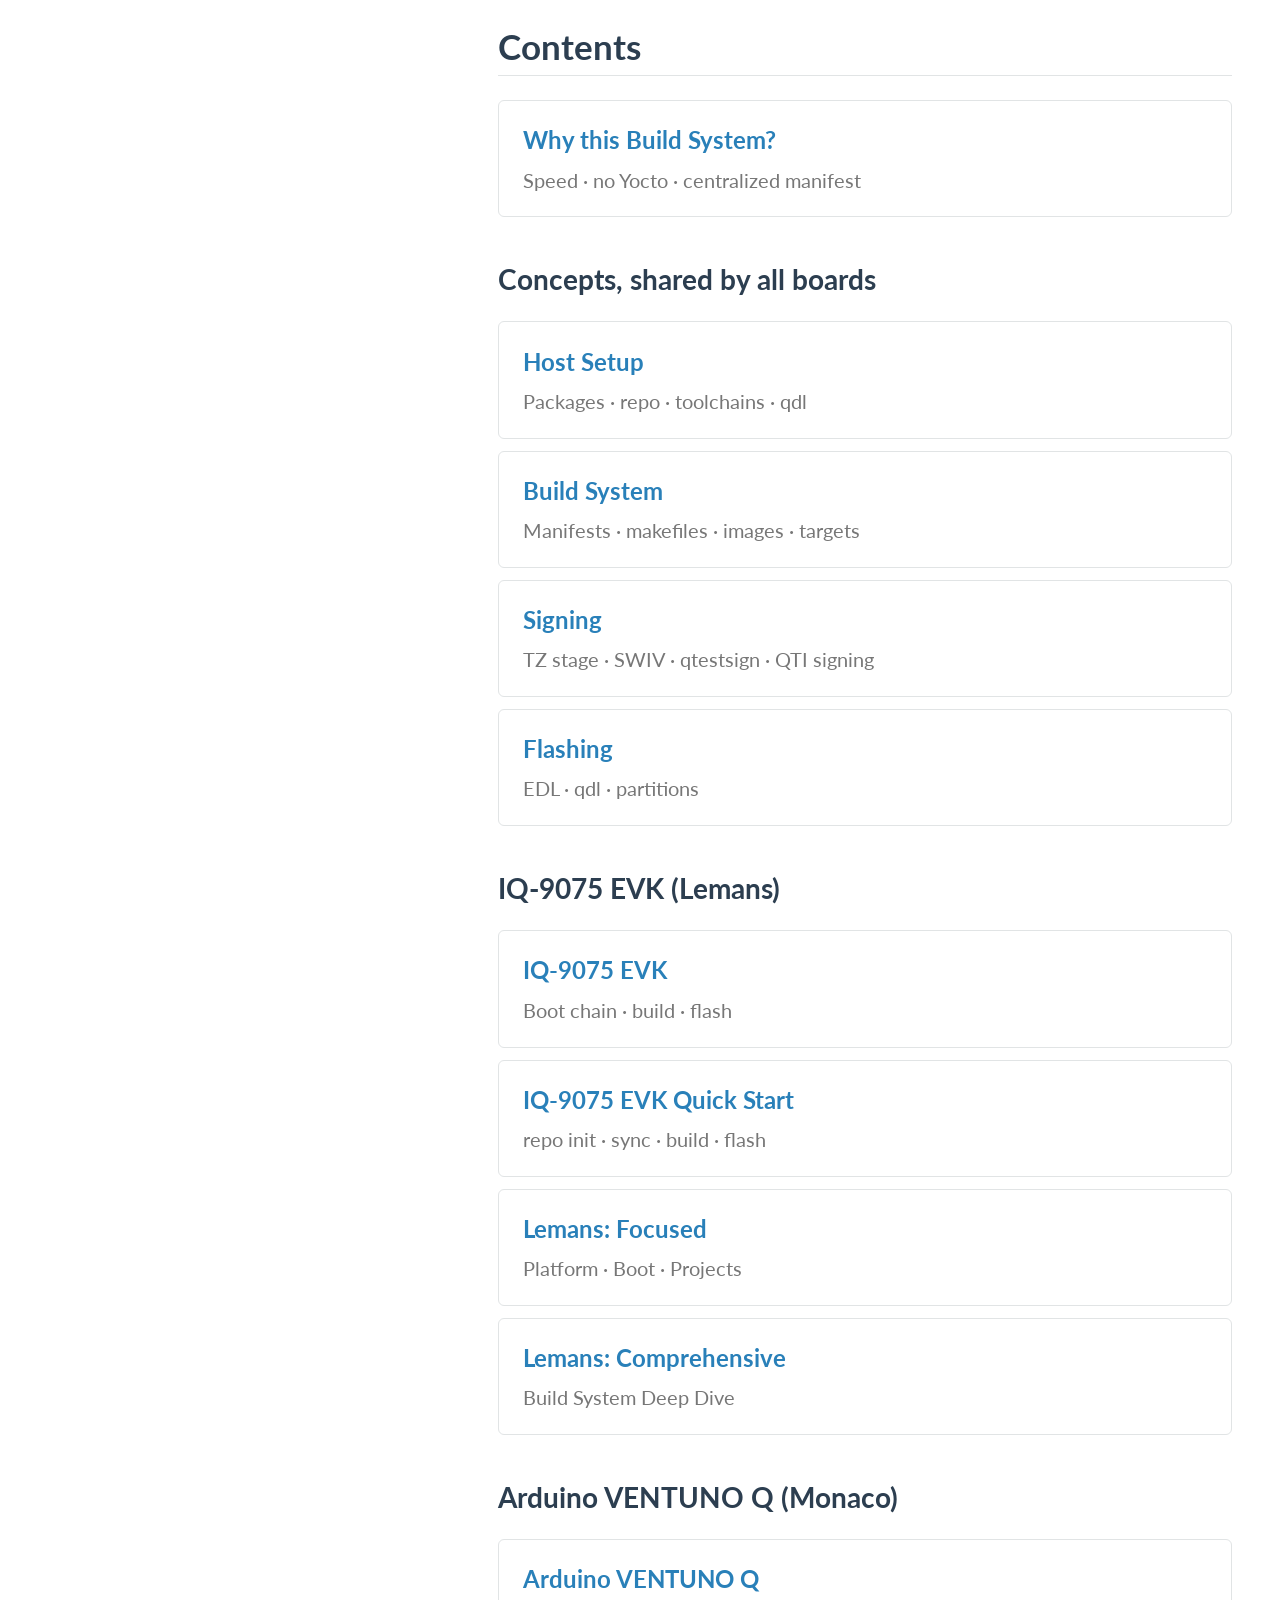
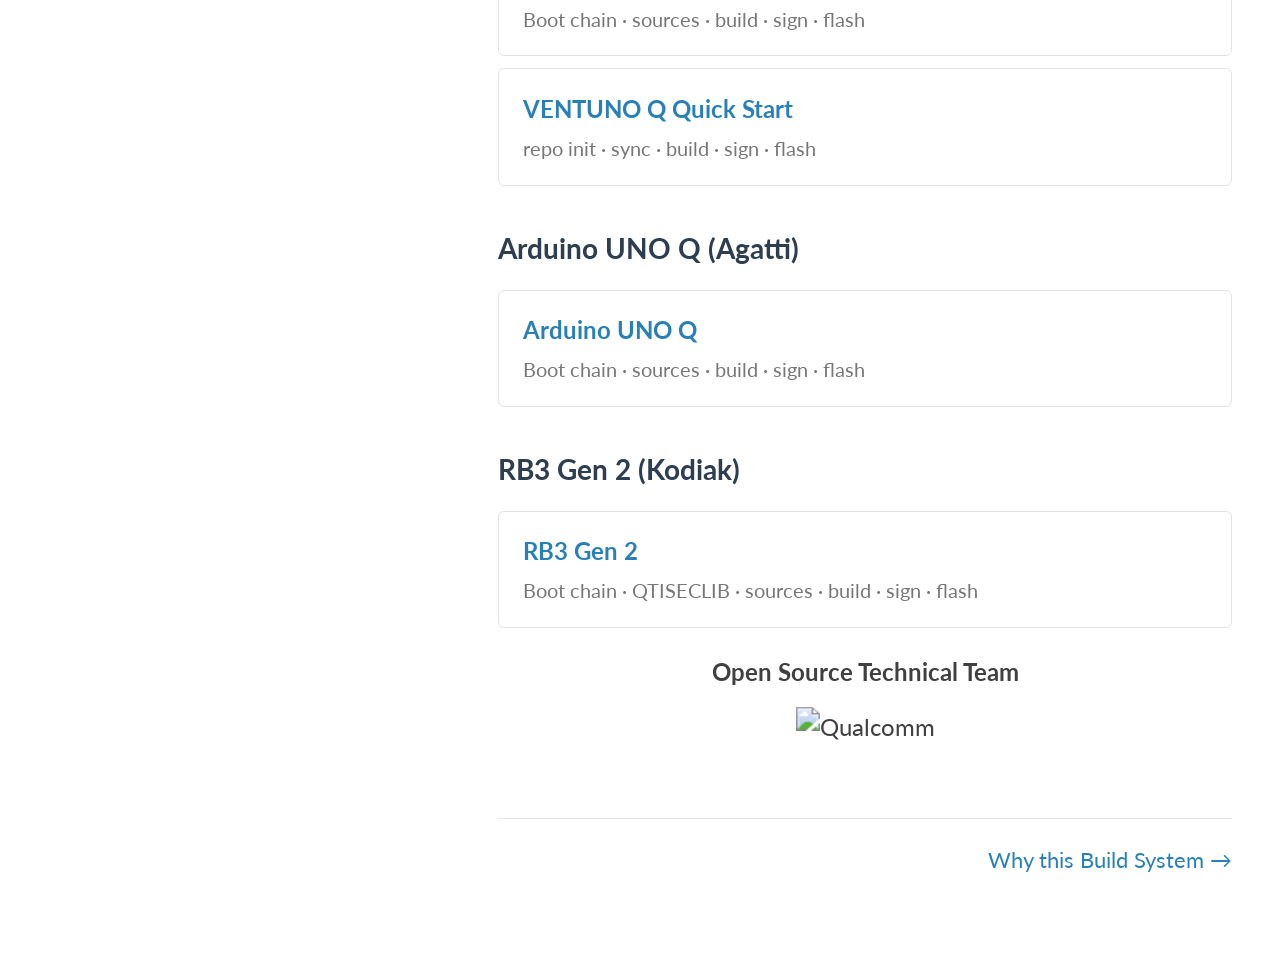
==== commit ca738746: "kodiak: add build system for the RB3 Gen 2 (QCS6490) Add kodiak.mk. It builds TF-A BL2 and BL31, OP-" ====
--- a/docs/index.html
+++ b/docs/index.html
@@ -39,6 +39,9 @@
     <tr><td><a href="uno-q.html">Arduino UNO Q</a></td><td>Agatti (QRB2210)</td><td>TF-A BL2</td>
         <td><a href="https://github.com/ldts/qcom-buildroot/blob/main/agatti.mk"><code>agatti.mk</code></a></td><td><code>agatti.xml</code></td>
         <td><a href="uno-q.html#build">Build</a></td></tr>
+    <tr><td><a href="rb3-gen2.html">Qualcomm RB3 Gen 2</a></td><td>Kodiak (QCS6490)</td><td>TF-A BL2</td>
+        <td><a href="https://github.com/ldts/qcom-buildroot/blob/main/kodiak.mk"><code>kodiak.mk</code></a></td><td><code>kodiak.xml</code></td>
+        <td><a href="rb3-gen2.html#build">Build</a></td></tr>
   </table>
 
   <p>
@@ -78,6 +81,11 @@
     <li><a href="uno-q.html">Arduino UNO Q<span class="sub">Boot chain · sources · build · sign · flash</span></a></li>
   </ul>
 
+  <h3 id="rb3-gen2">RB3 Gen 2 (Kodiak)</h3>
+  <ul class="rtd-toctree">
+    <li><a href="rb3-gen2.html">RB3 Gen 2<span class="sub">Boot chain · QTISECLIB · sources · build · sign · flash</span></a></li>
+  </ul>
+
   <footer style="text-align:center">
     <strong>Open Source Technical Team</strong><br>
     <img src="img/qualcomm-logo.svg" alt="Qualcomm"
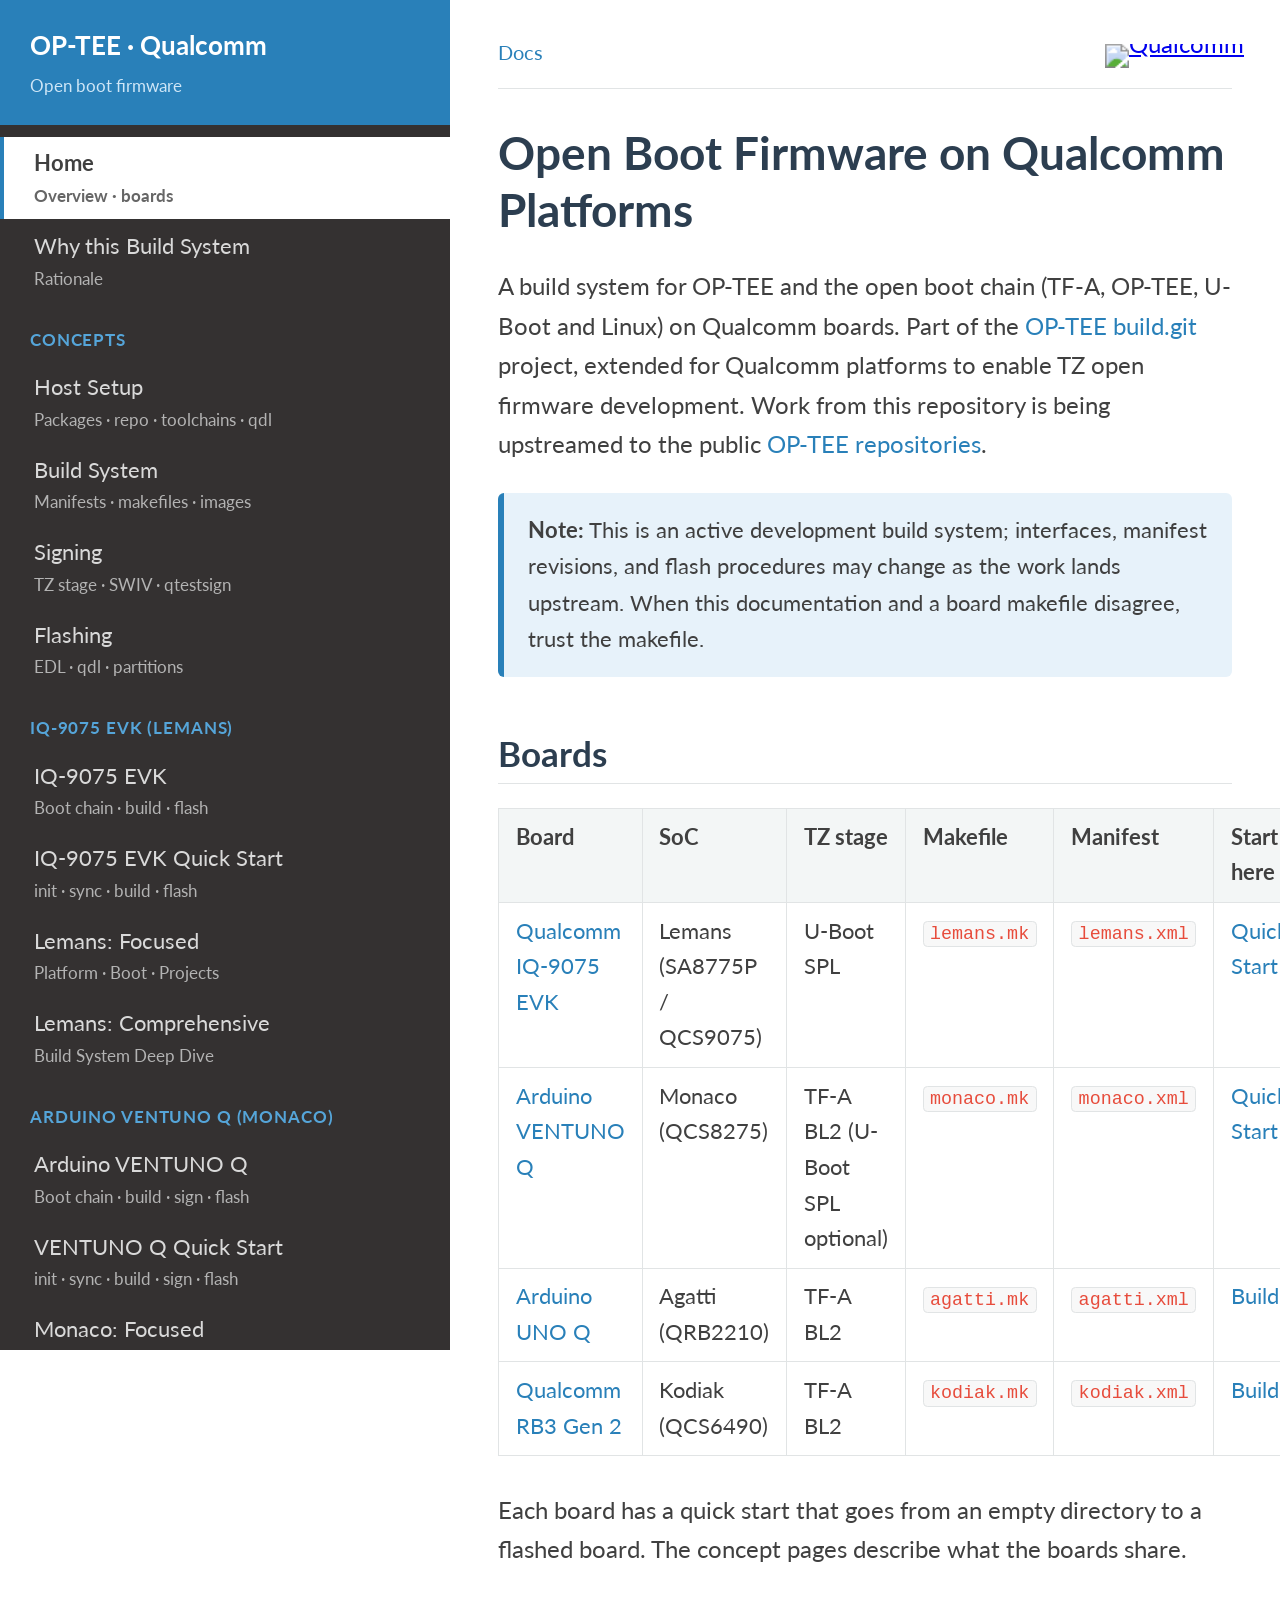
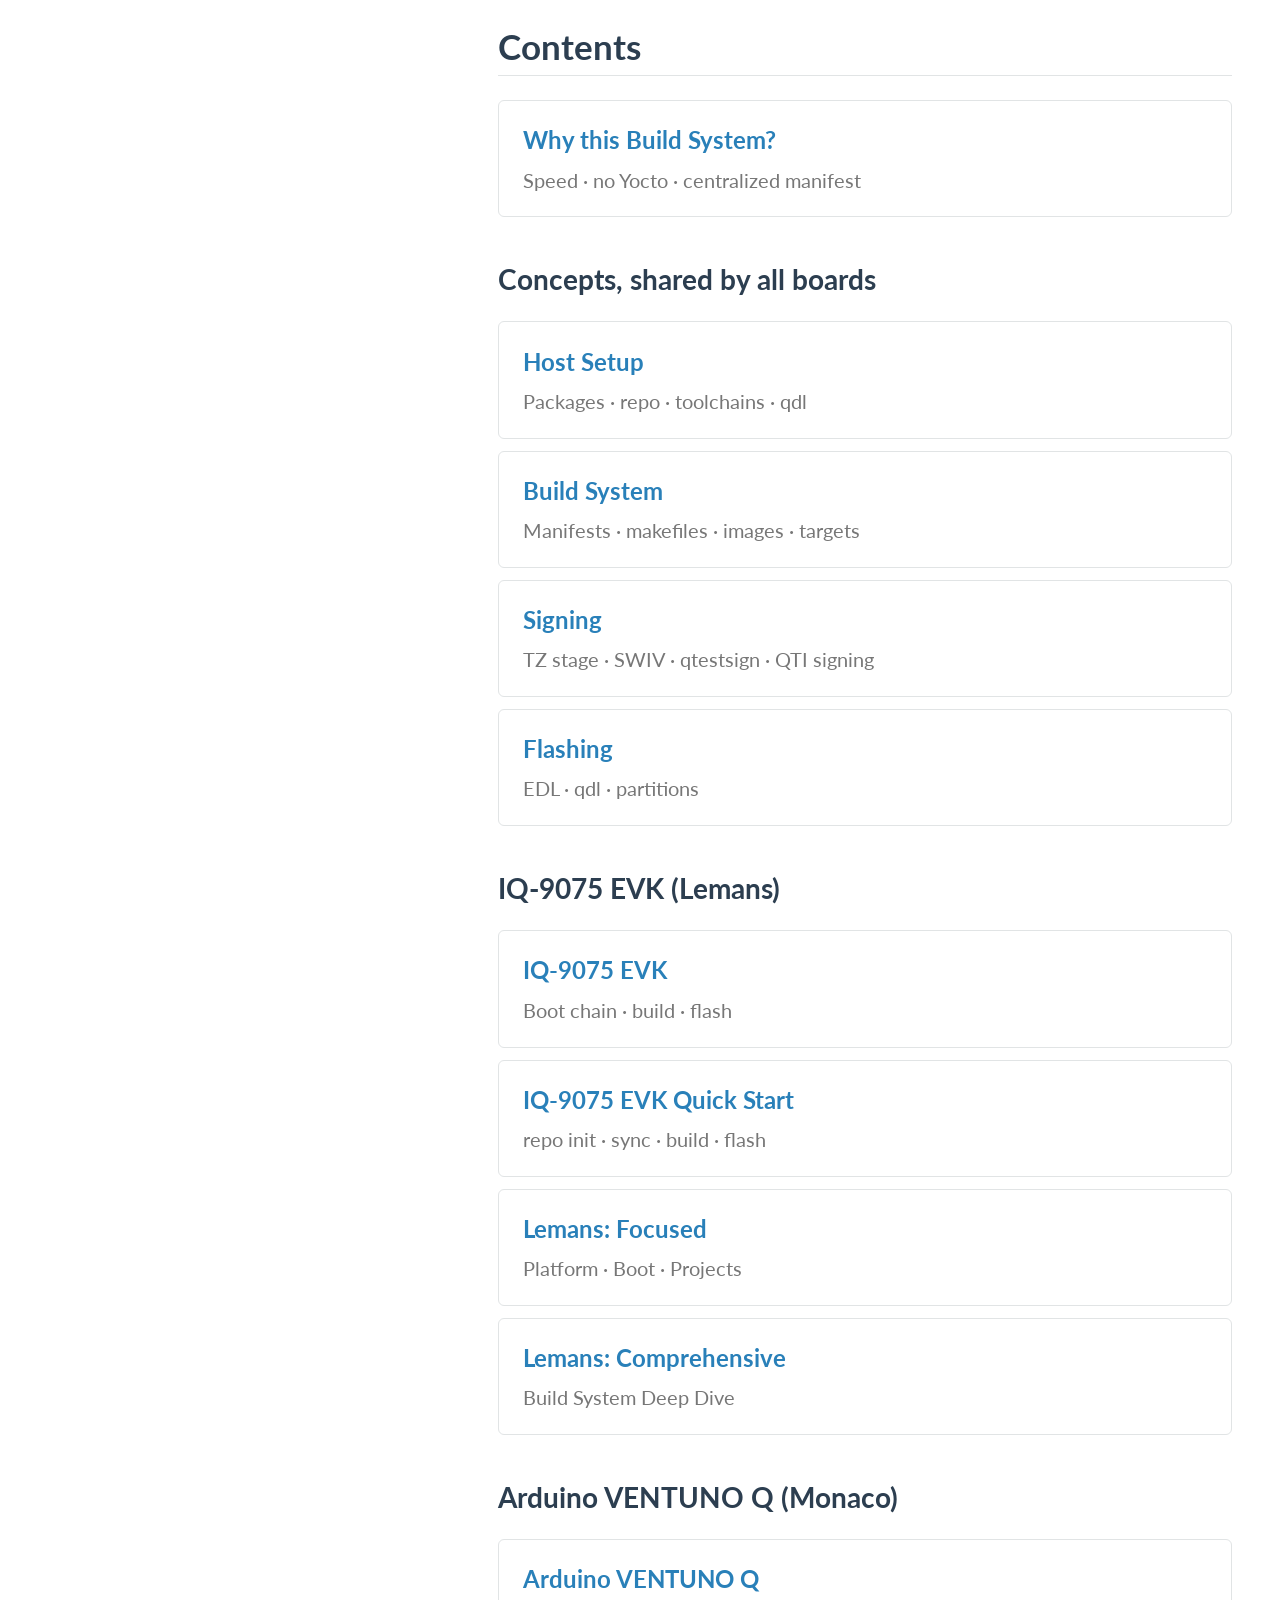
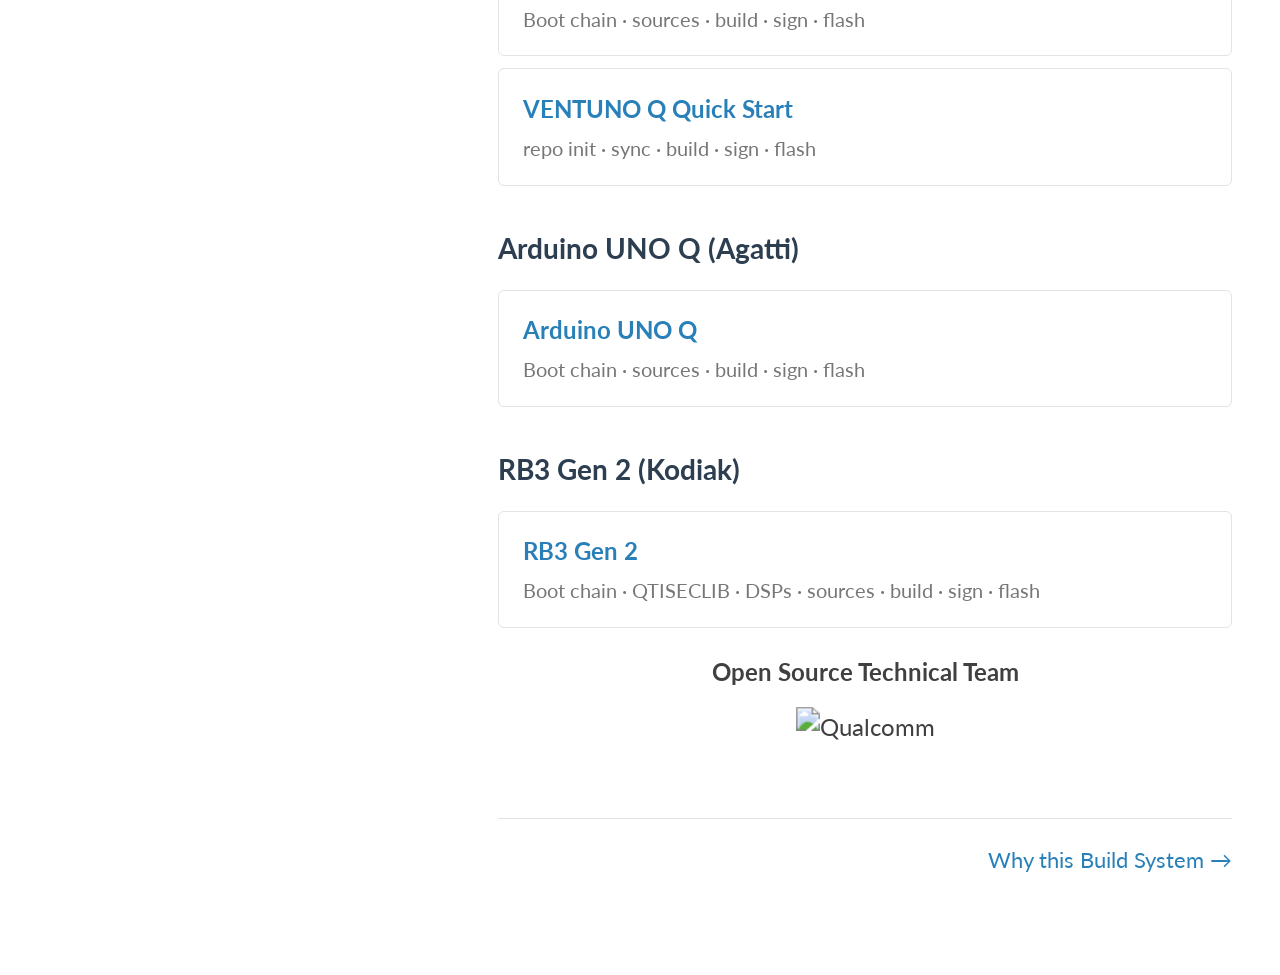
==== commit 63a643ef: "kodiak: add the DSP firmware The kodiak.mk rootfs has no DSP firmware, so the ADSP and the CDSP of t" ====
--- a/docs/index.html
+++ b/docs/index.html
@@ -83,7 +83,7 @@
 
   <h3 id="rb3-gen2">RB3 Gen 2 (Kodiak)</h3>
   <ul class="rtd-toctree">
-    <li><a href="rb3-gen2.html">RB3 Gen 2<span class="sub">Boot chain · QTISECLIB · sources · build · sign · flash</span></a></li>
+    <li><a href="rb3-gen2.html">RB3 Gen 2<span class="sub">Boot chain · QTISECLIB · DSPs · sources · build · sign · flash</span></a></li>
   </ul>
 
   <footer style="text-align:center">
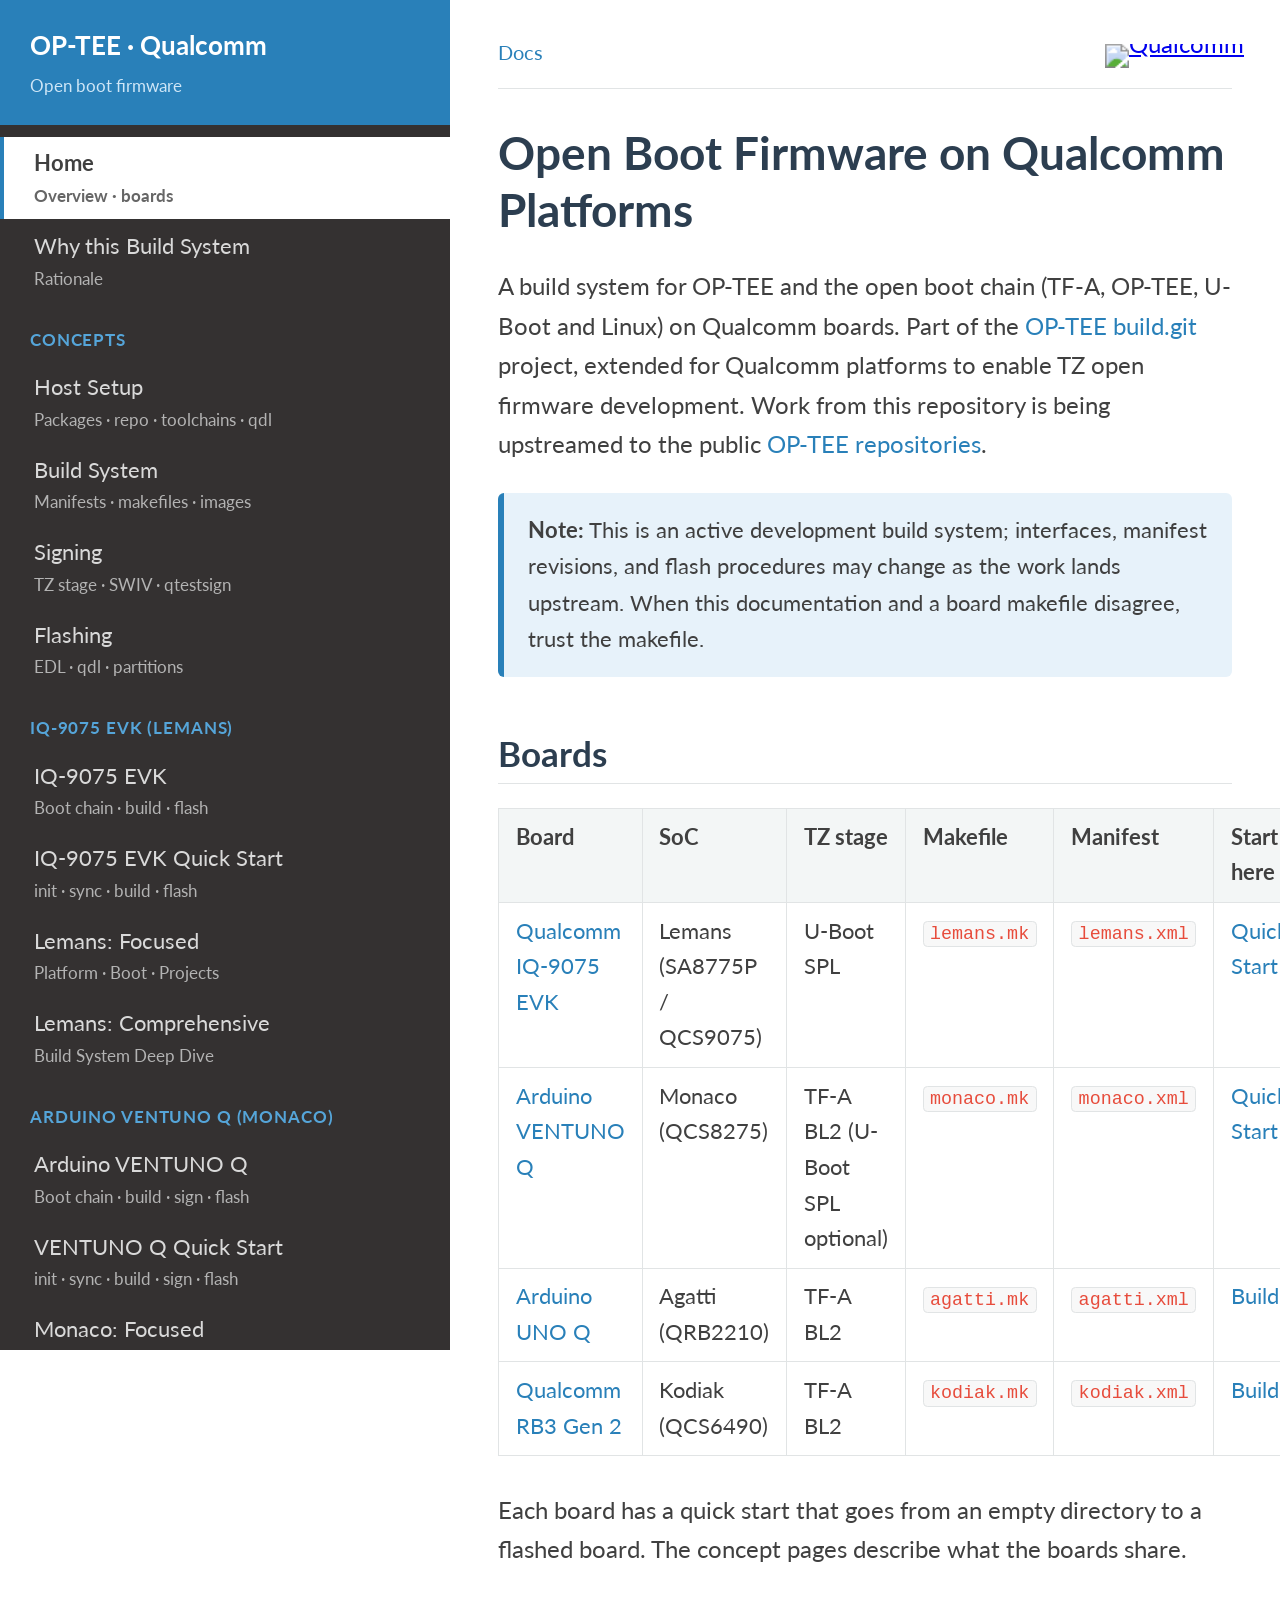
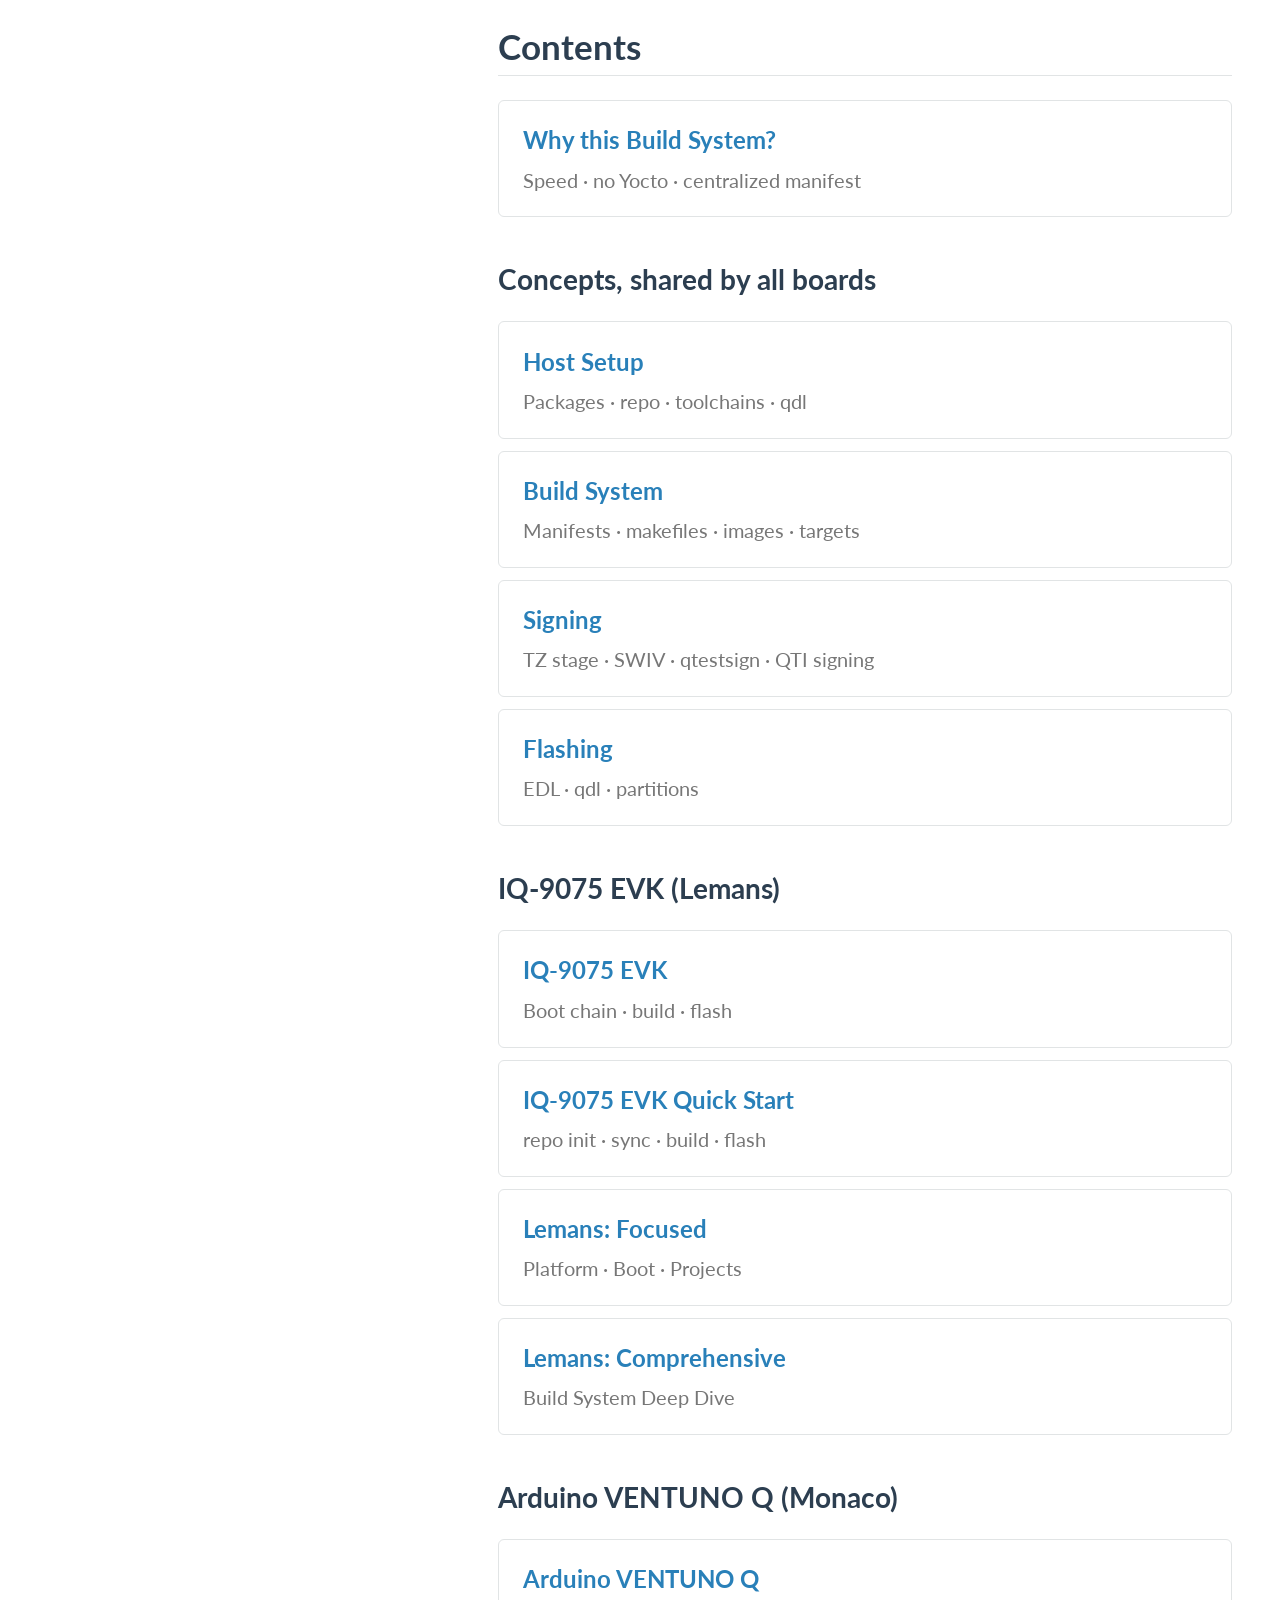
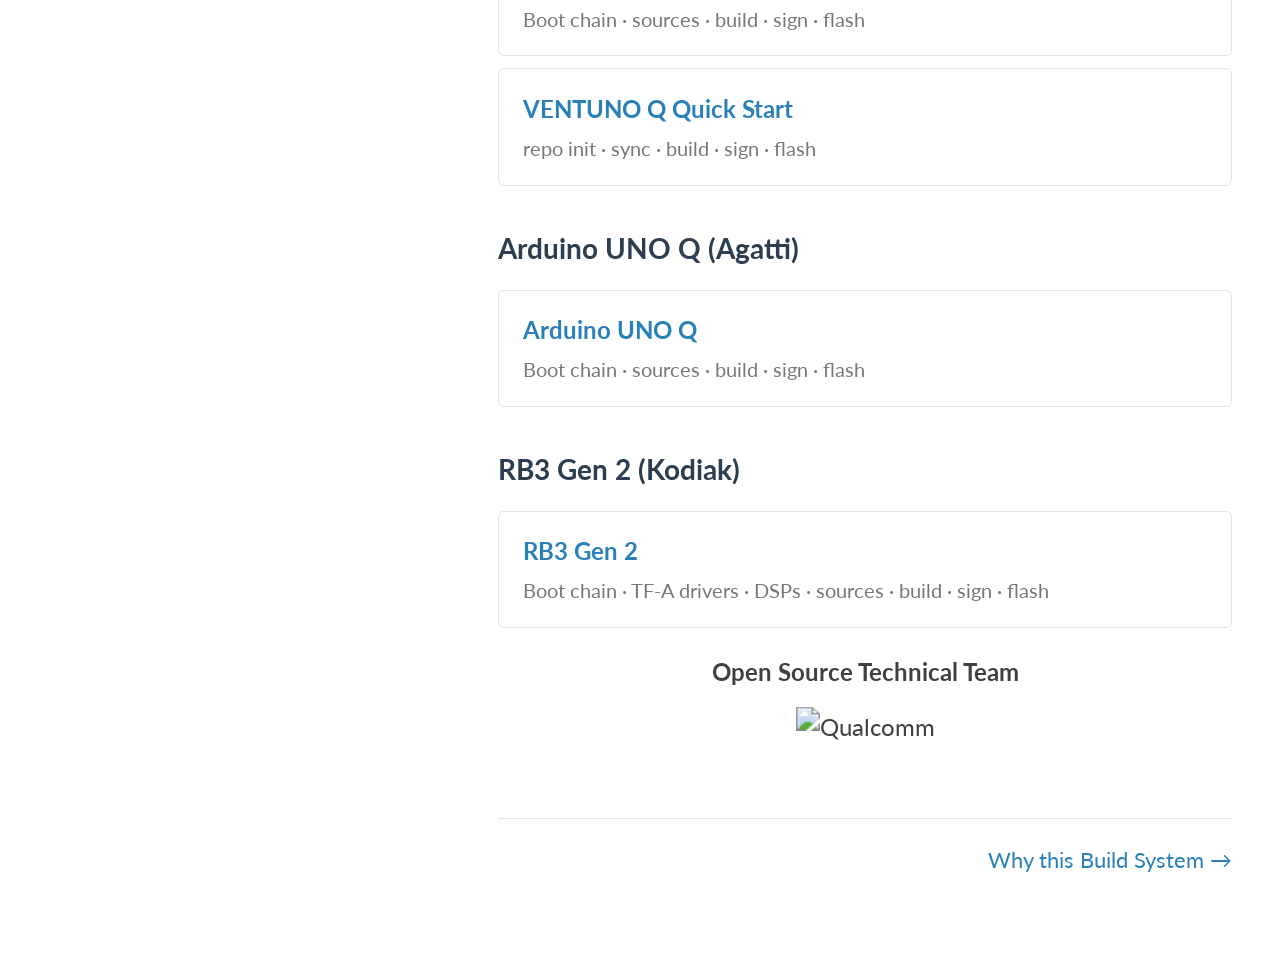
==== commit 4e528f29: "kodiak: build TF-A without QTISECLIB TF-A now runs native Kodiak drivers for rb3gen2 (PSCI, CPUCP, c" ====
--- a/docs/index.html
+++ b/docs/index.html
@@ -83,7 +83,7 @@
 
   <h3 id="rb3-gen2">RB3 Gen 2 (Kodiak)</h3>
   <ul class="rtd-toctree">
-    <li><a href="rb3-gen2.html">RB3 Gen 2<span class="sub">Boot chain · QTISECLIB · DSPs · sources · build · sign · flash</span></a></li>
+    <li><a href="rb3-gen2.html">RB3 Gen 2<span class="sub">Boot chain · TF-A drivers · DSPs · sources · build · sign · flash</span></a></li>
   </ul>
 
   <footer style="text-align:center">
